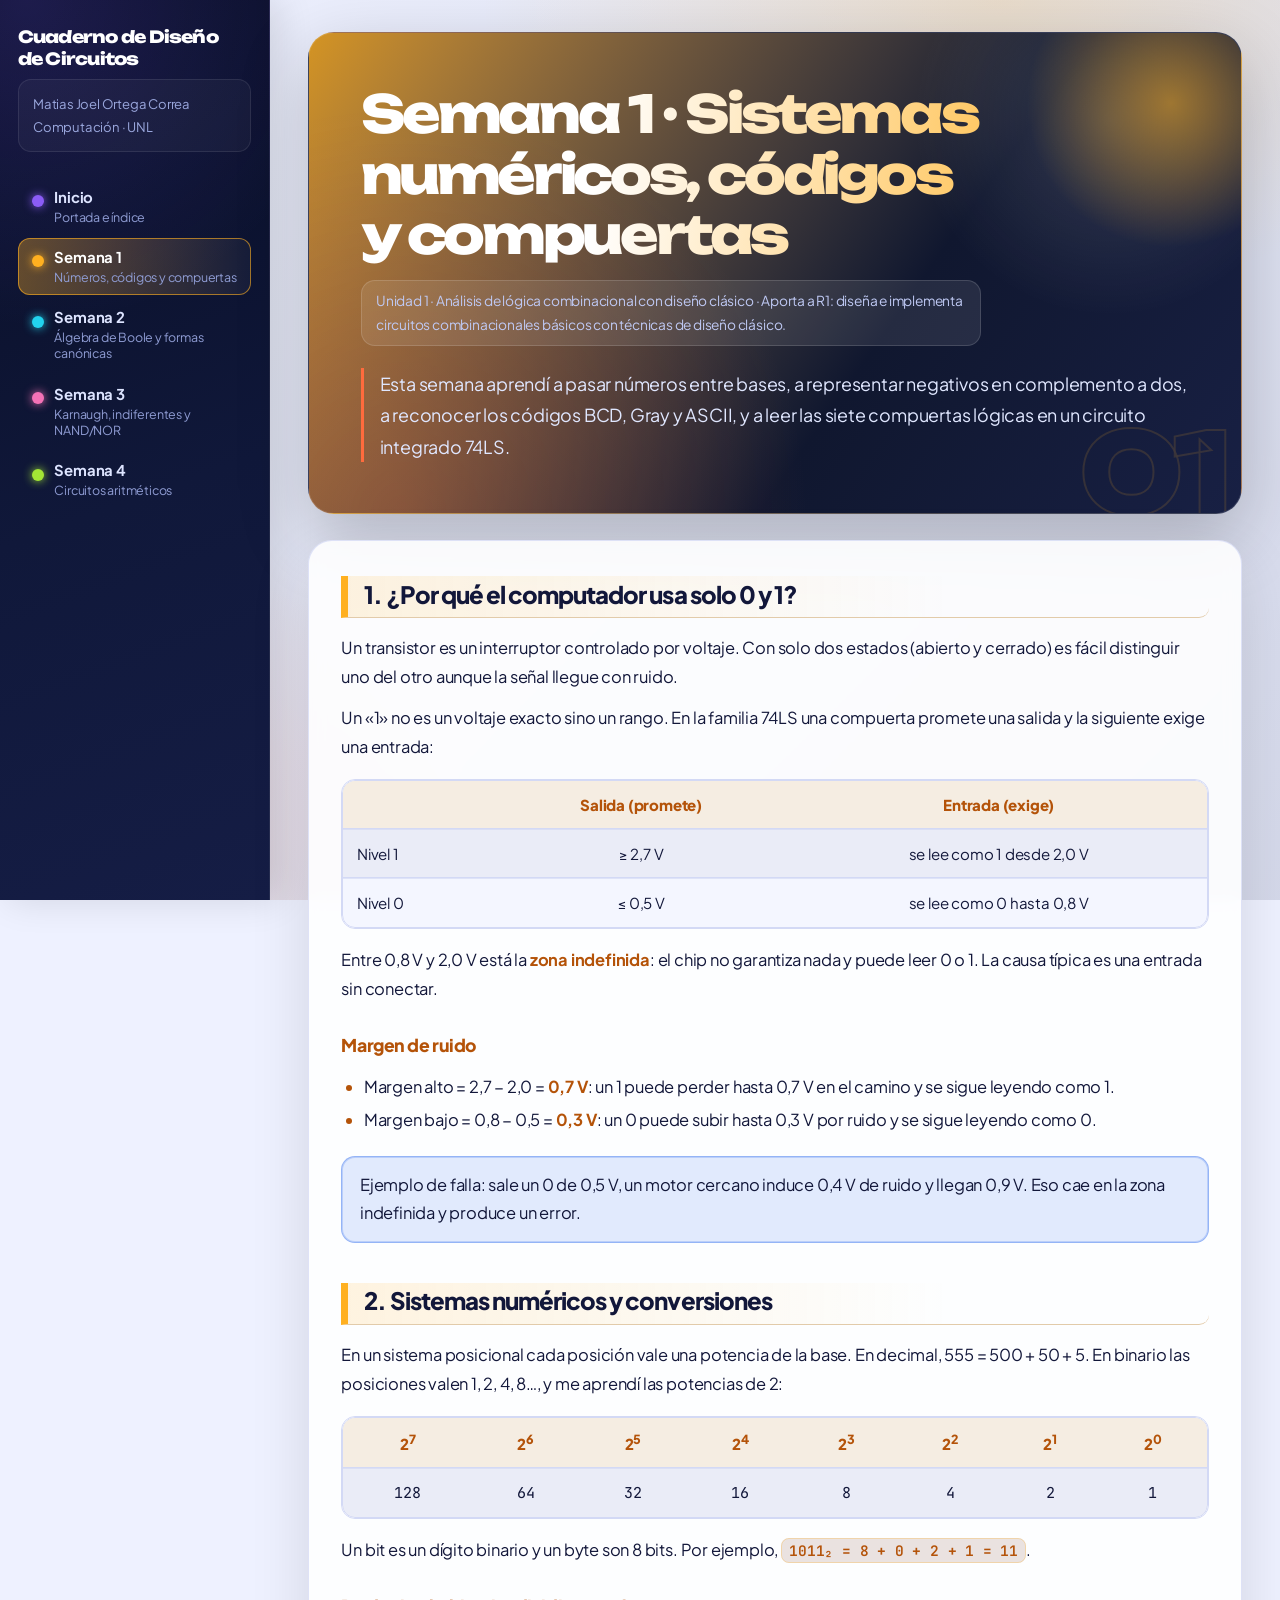
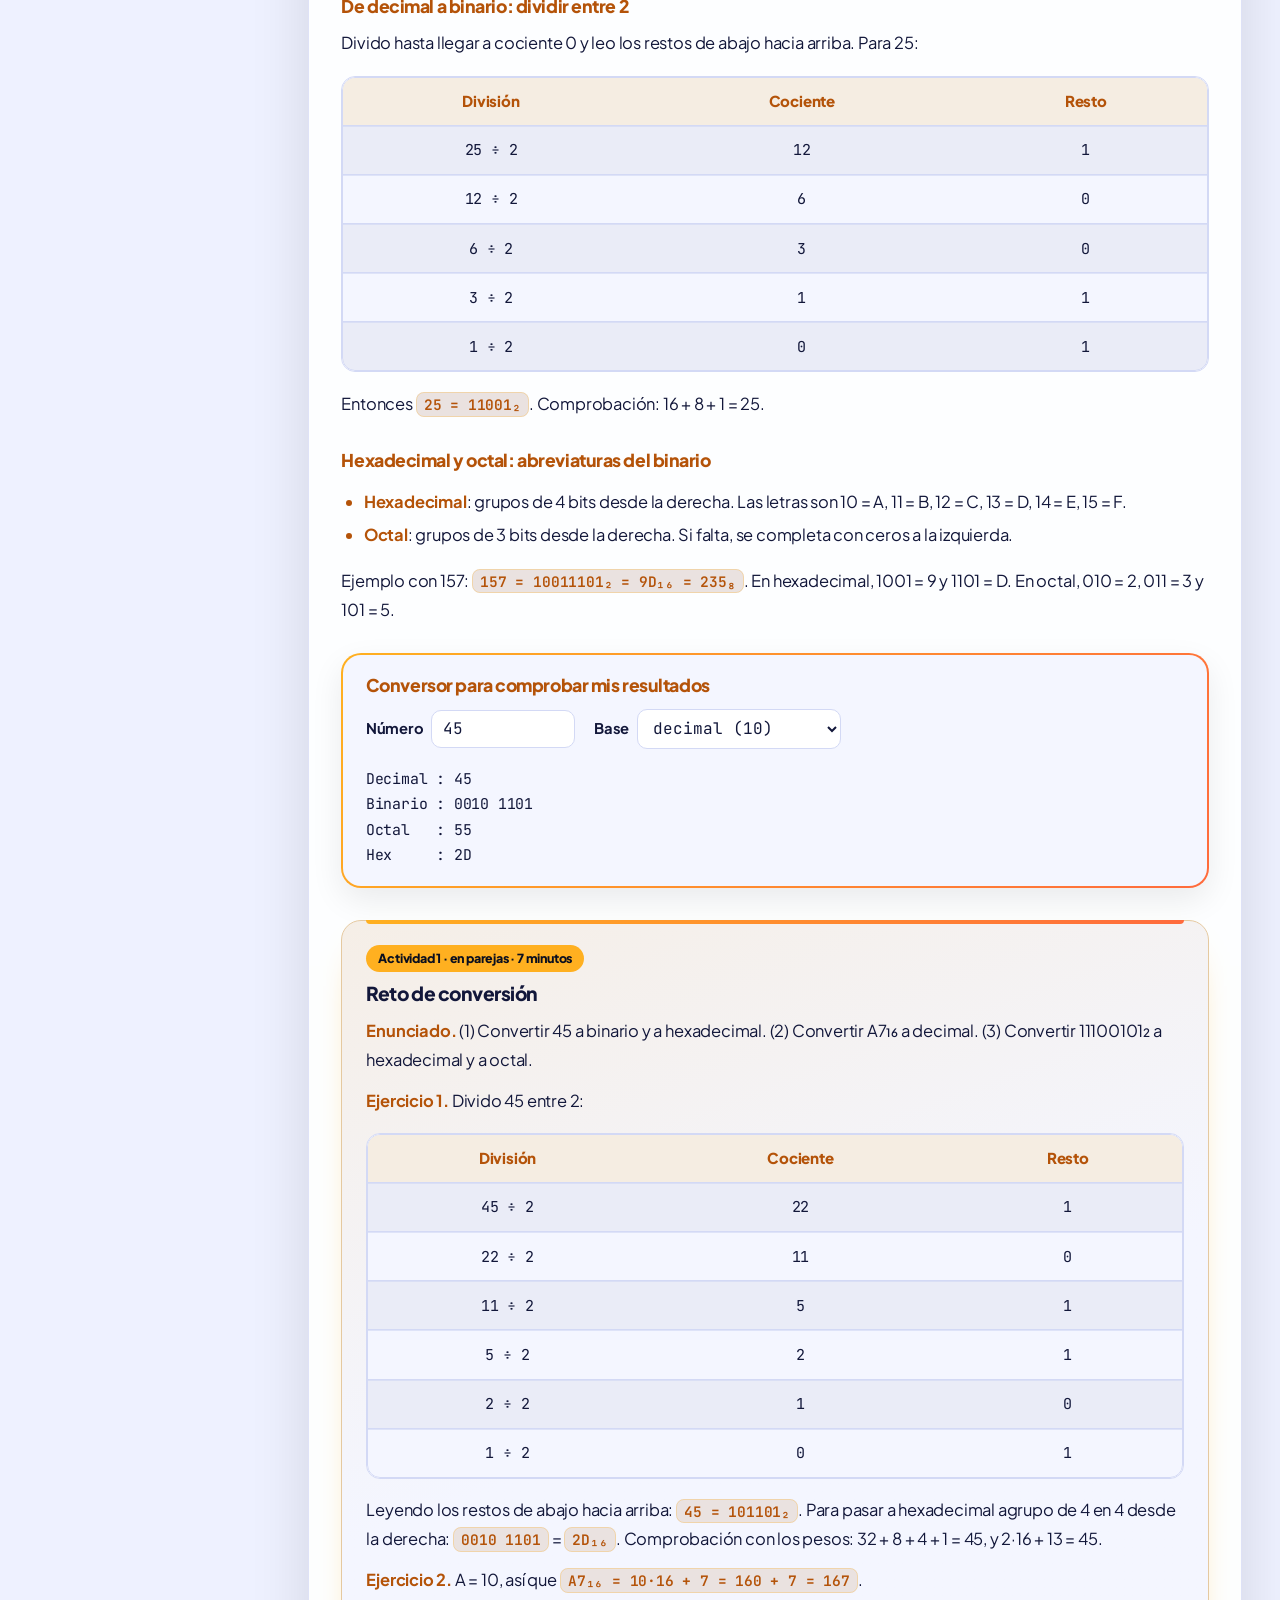
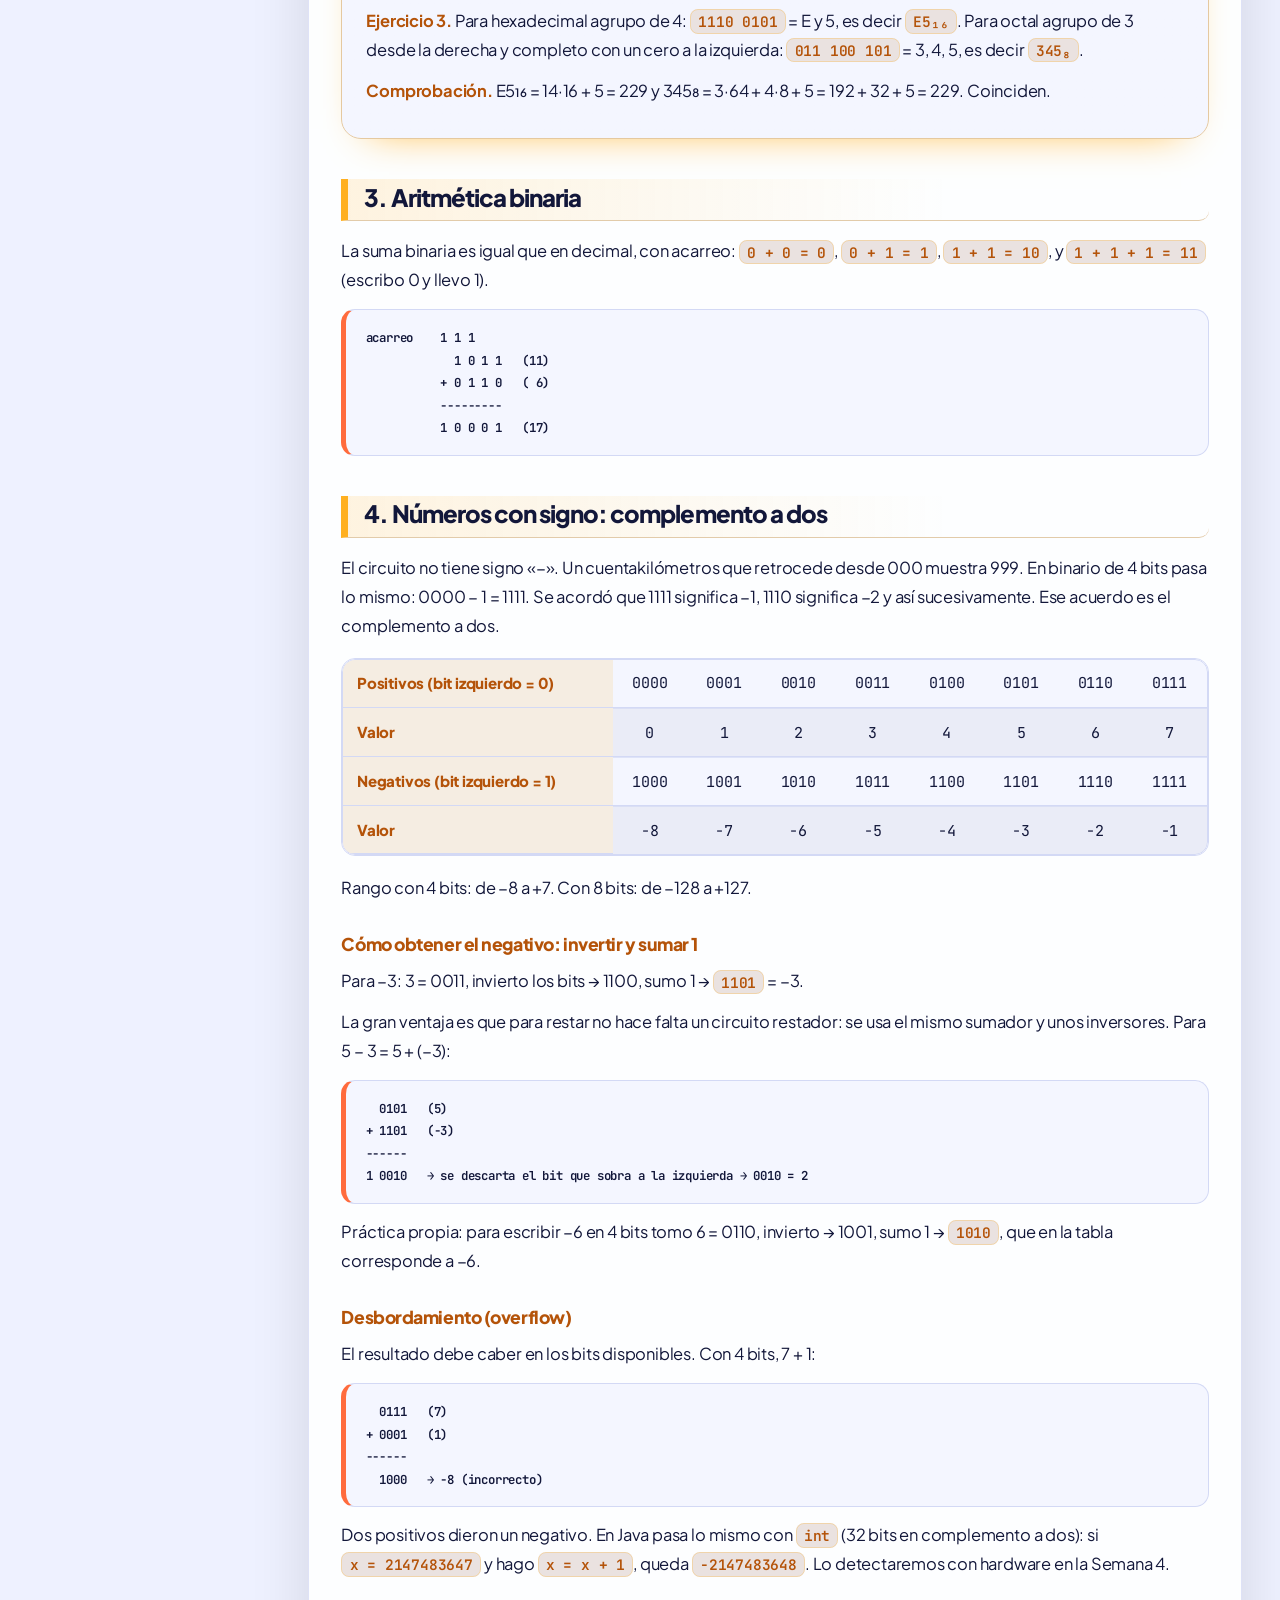
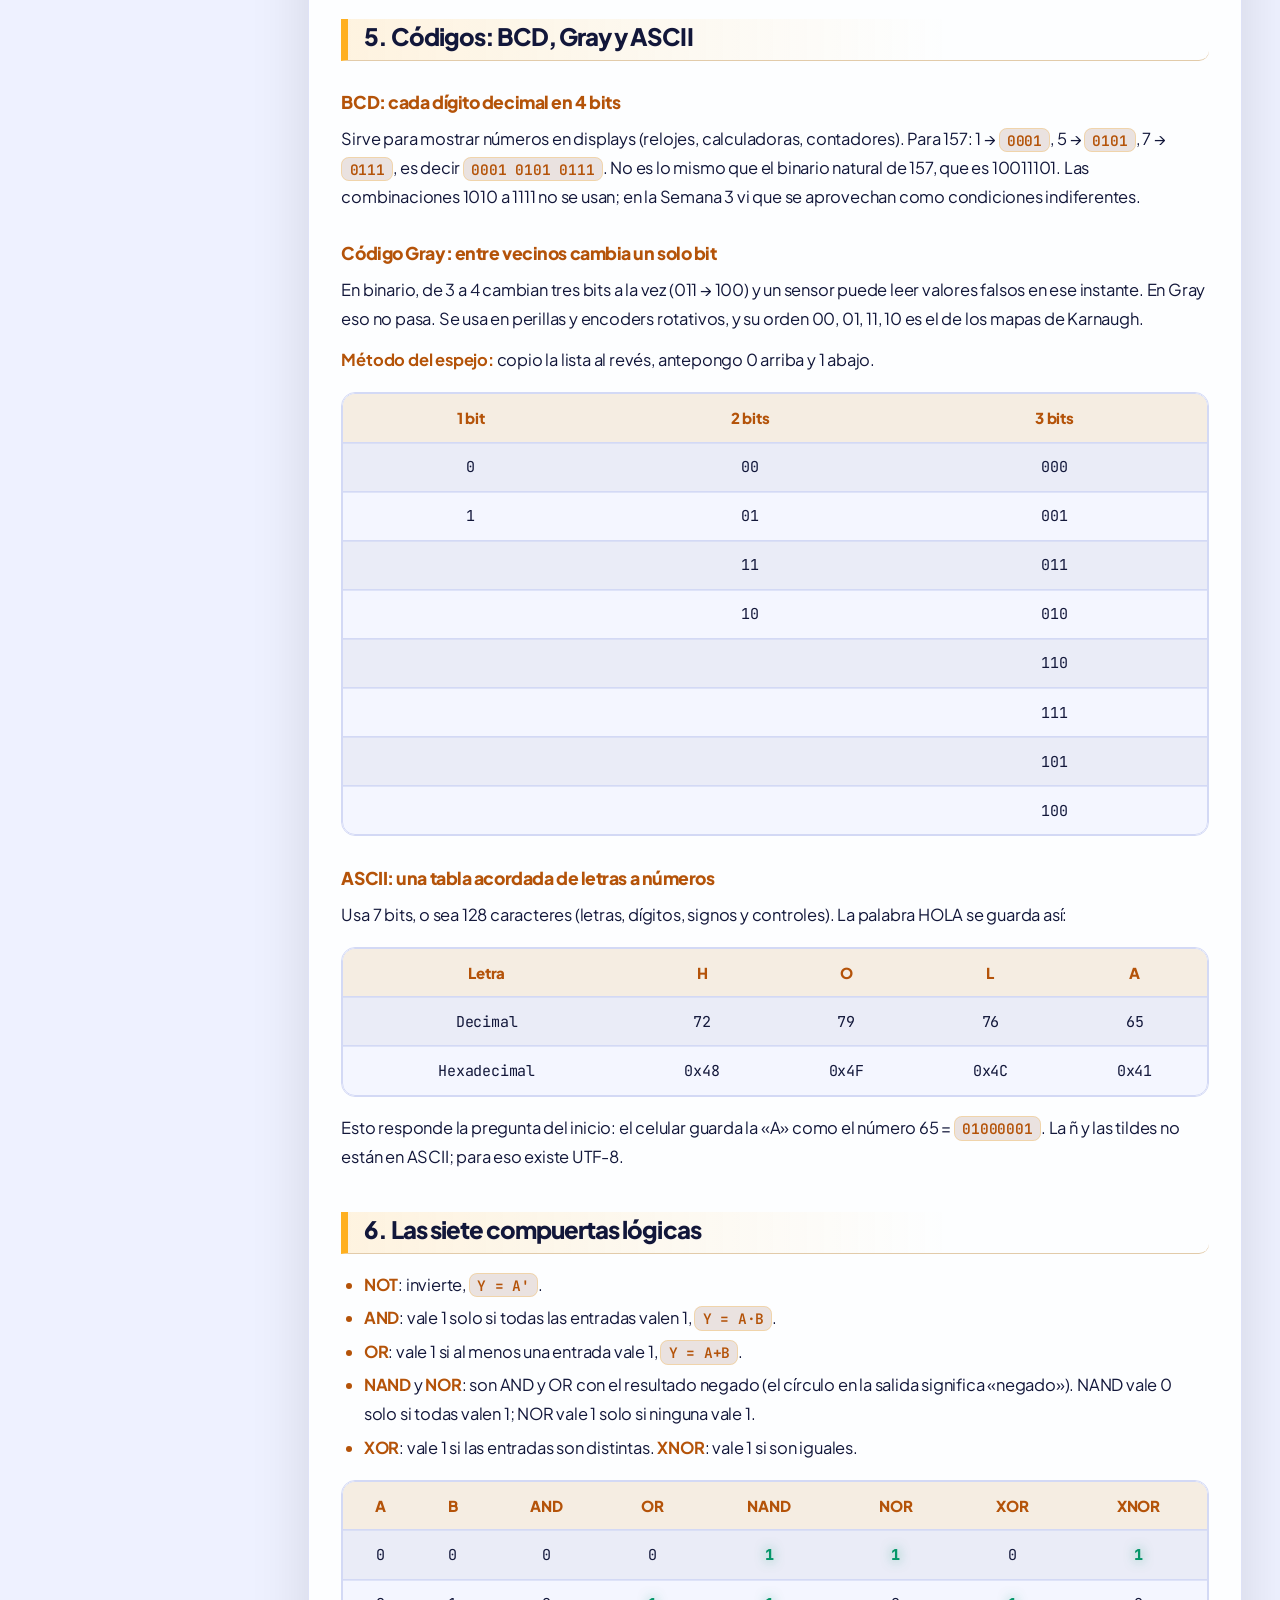
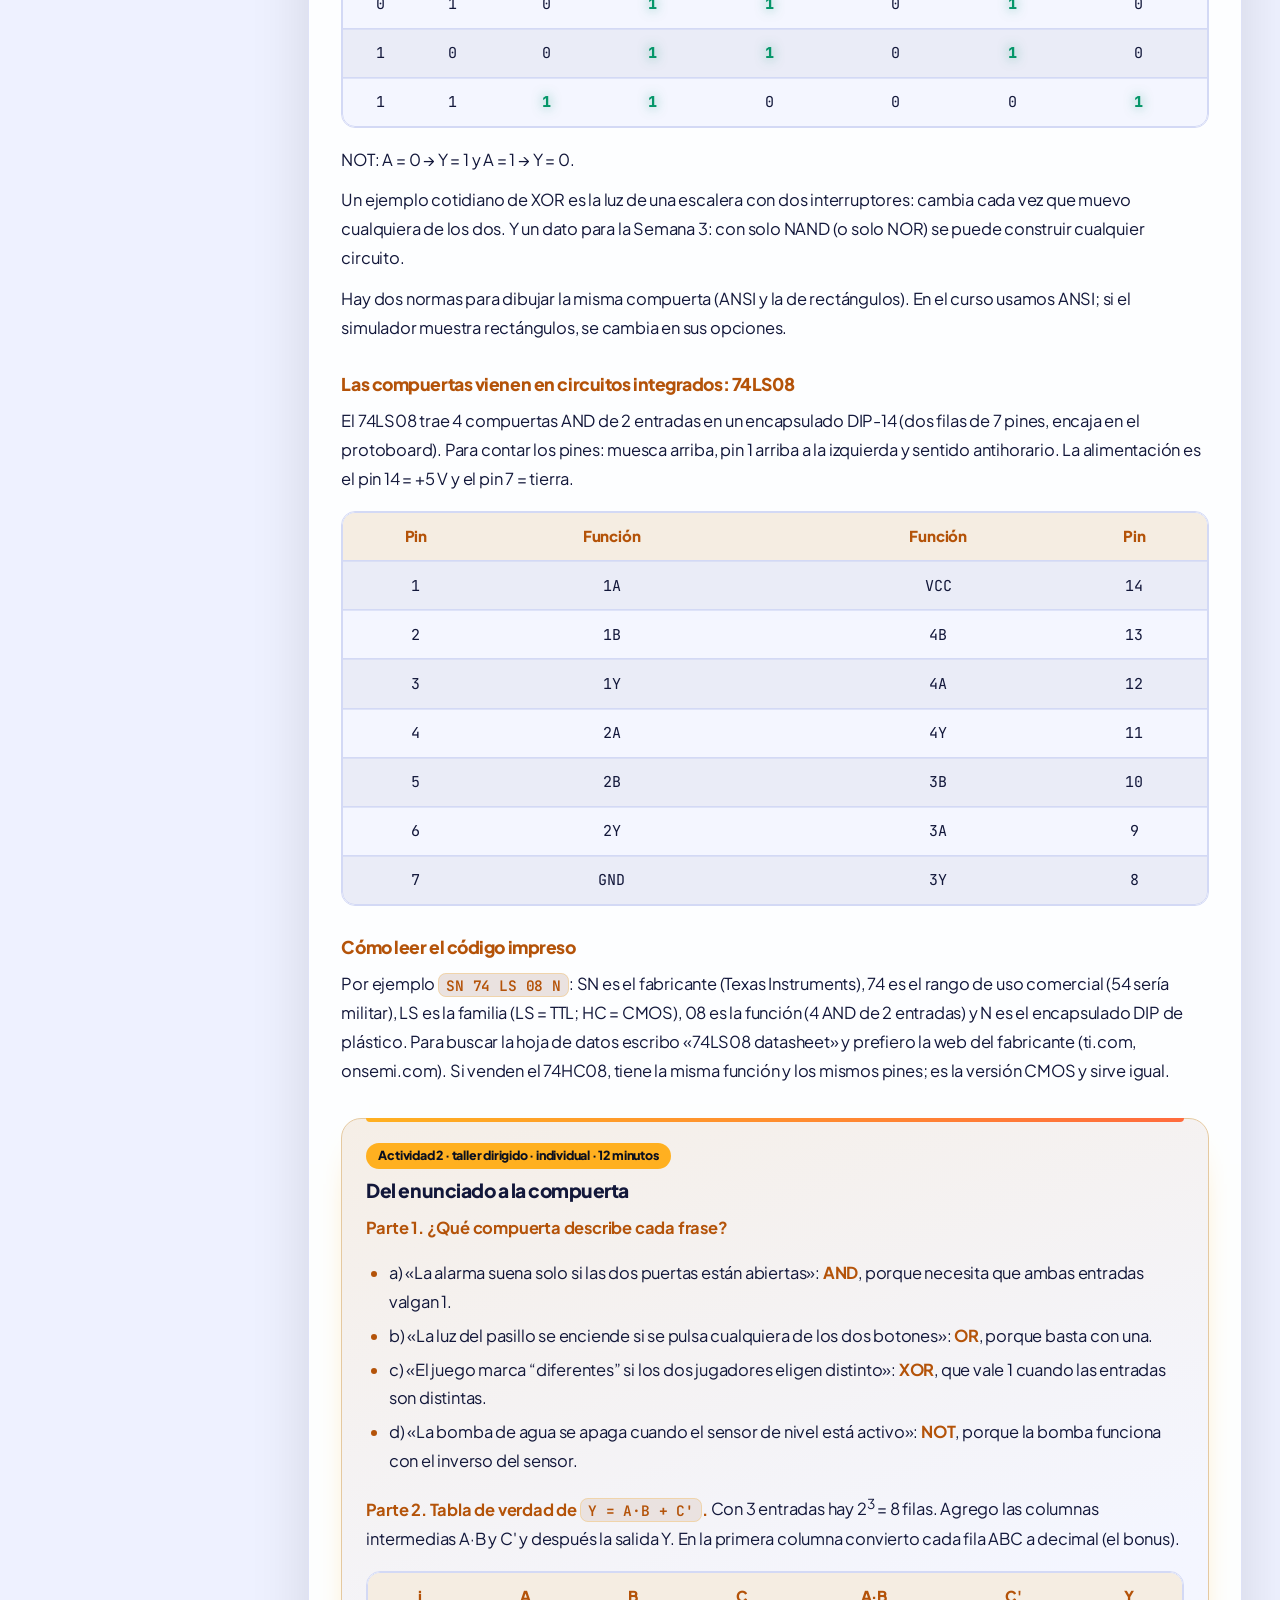
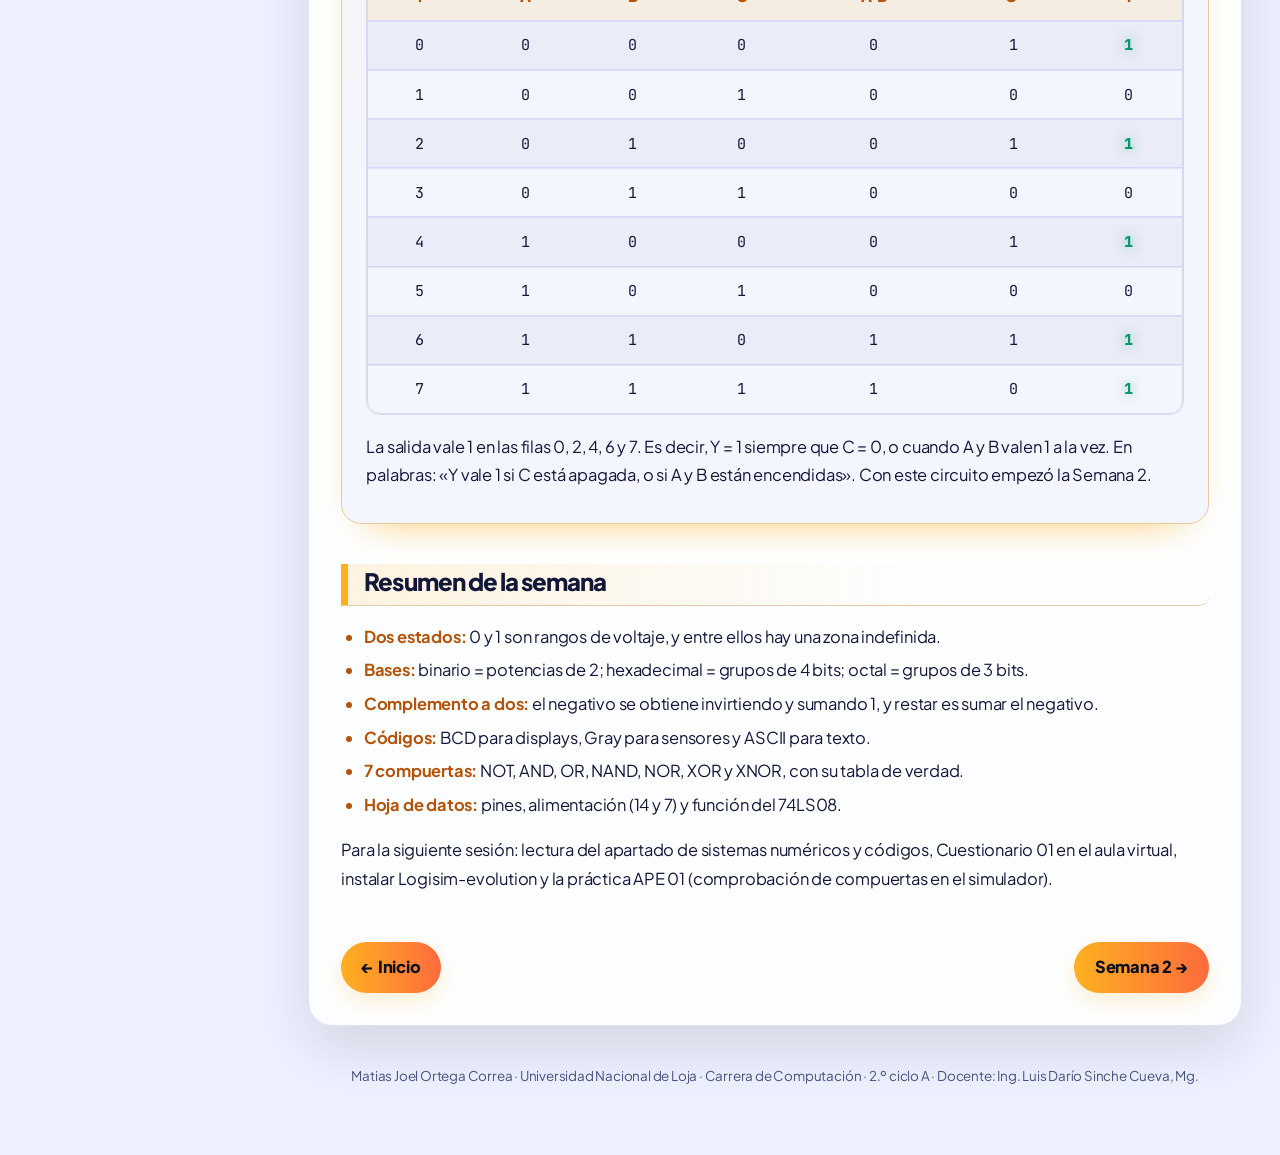
==== semana-1.html @ 9ac65015 "Add files via upload" ====
<!DOCTYPE html>
<html lang="es">
<head>
<meta charset="utf-8">
<meta name="viewport" content="width=device-width, initial-scale=1">
<title>Semana 1 · Cuaderno de Diseño de Circuitos</title>
<meta name="description" content="Cuaderno de resumen de Diseño de Circuitos (UNL, Computación): Unidad 1, semanas 1 a 4, con ejercicios resueltos.">
<link rel="preconnect" href="https://fonts.googleapis.com">
<link rel="preconnect" href="https://fonts.gstatic.com" crossorigin>
<link href="https://fonts.googleapis.com/css2?family=JetBrains+Mono:wght@400;600;800&family=Plus+Jakarta+Sans:wght@400;500;700;800&family=Unbounded:wght@600;800&display=swap" rel="stylesheet">
<link rel="stylesheet" href="assets/style.css">
</head>
<body class="w1">
<div class="layout">
<aside class="side">
<a class="brand" href="index.html">Cuaderno de Diseño de Circuitos</a>
<p class="who">Matias Joel Ortega Correa<br>Computación · UNL</p>
<nav aria-label="Semanas"><a href="index.html">Inicio<small>Portada e índice</small></a><a href="semana-1.html" aria-current="page">Semana 1<small>Números, códigos y compuertas</small></a><a href="semana-2.html">Semana 2<small>Álgebra de Boole y formas canónicas</small></a><a href="semana-3.html">Semana 3<small>Karnaugh, indiferentes y NAND/NOR</small></a><a href="semana-4.html">Semana 4<small>Circuitos aritméticos</small></a></nav>
</aside>
<div class="main">
<main class="sheet">
<header class="banner"><span class="num" aria-hidden="true">01</span><h1>Semana 1 · Sistemas numéricos, códigos y compuertas</h1>
<p class="meta">Unidad 1 · Análisis de lógica combinacional con diseño clásico · Aporta a R1: diseña e implementa circuitos combinacionales básicos con técnicas de diseño clásico.</p>
<p class="lead">Esta semana aprendí a pasar números entre bases, a representar negativos en complemento a dos, a reconocer los códigos BCD, Gray y ASCII, y a leer las siete compuertas lógicas en un circuito integrado 74LS.</p></header><div class="content">

<h2>1. ¿Por qué el computador usa solo 0 y 1?</h2>
<p>Un transistor es un interruptor controlado por voltaje. Con solo dos estados (abierto y cerrado) es fácil distinguir uno del otro aunque la señal llegue con ruido.</p>
<p>Un «1» no es un voltaje exacto sino un rango. En la familia 74LS una compuerta promete una salida y la siguiente exige una entrada:</p>
<div class="wide"><table>
<tr><th class="l"></th><th>Salida (promete)</th><th>Entrada (exige)</th></tr>
<tr><td class="l">Nivel 1</td><td>≥ 2,7 V</td><td>se lee como 1 desde 2,0 V</td></tr>
<tr><td class="l">Nivel 0</td><td>≤ 0,5 V</td><td>se lee como 0 hasta 0,8 V</td></tr>
</table></div>
<p>Entre 0,8 V y 2,0 V está la <strong>zona indefinida</strong>: el chip no garantiza nada y puede leer 0 o 1. La causa típica es una entrada sin conectar.</p>
<h3>Margen de ruido</h3>
<ul>
<li>Margen alto = 2,7 − 2,0 = <strong>0,7 V</strong>: un 1 puede perder hasta 0,7 V en el camino y se sigue leyendo como 1.</li>
<li>Margen bajo = 0,8 − 0,5 = <strong>0,3 V</strong>: un 0 puede subir hasta 0,3 V por ruido y se sigue leyendo como 0.</li>
</ul>
<div class="nota">Ejemplo de falla: sale un 0 de 0,5 V, un motor cercano induce 0,4 V de ruido y llegan 0,9 V. Eso cae en la zona indefinida y produce un error.</div>
<h2>2. Sistemas numéricos y conversiones</h2>
<p>En un sistema posicional cada posición vale una potencia de la base. En decimal, 555 = 500 + 50 + 5. En binario las posiciones valen 1, 2, 4, 8…, y me aprendí las potencias de 2:</p>
<div class="wide"><table class="tt"><tr><th>2<sup>7</sup></th><th>2<sup>6</sup></th><th>2<sup>5</sup></th><th>2<sup>4</sup></th><th>2<sup>3</sup></th><th>2<sup>2</sup></th><th>2<sup>1</sup></th><th>2<sup>0</sup></th></tr>
<tr><td>128</td><td>64</td><td>32</td><td>16</td><td>8</td><td>4</td><td>2</td><td>1</td></tr></table></div>
<p>Un bit es un dígito binario y un byte son 8 bits. Por ejemplo, <code class="e">1011₂ = 8 + 0 + 2 + 1 = 11</code>.</p>
<h3>De decimal a binario: dividir entre 2</h3>
<p>Divido hasta llegar a cociente 0 y leo los restos de abajo hacia arriba. Para 25:</p>
<div class="wide"><table class="tt"><tr><th>División</th><th>Cociente</th><th>Resto</th></tr>
<tr><td>25 ÷ 2</td><td>12</td><td>1</td></tr><tr><td>12 ÷ 2</td><td>6</td><td>0</td></tr>
<tr><td>6 ÷ 2</td><td>3</td><td>0</td></tr><tr><td>3 ÷ 2</td><td>1</td><td>1</td></tr>
<tr><td>1 ÷ 2</td><td>0</td><td>1</td></tr></table></div>
<p>Entonces <code class="e">25 = 11001₂</code>. Comprobación: 16 + 8 + 1 = 25.</p>
<h3>Hexadecimal y octal: abreviaturas del binario</h3>
<ul>
<li><strong>Hexadecimal</strong>: grupos de 4 bits desde la derecha. Las letras son 10 = A, 11 = B, 12 = C, 13 = D, 14 = E, 15 = F.</li>
<li><strong>Octal</strong>: grupos de 3 bits desde la derecha. Si falta, se completa con ceros a la izquierda.</li>
</ul>
<p>Ejemplo con 157: <code class="e">157 = 10011101₂ = 9D₁₆ = 235₈</code>. En hexadecimal, 1001 = 9 y 1101 = D. En octal, 010 = 2, 011 = 3 y 101 = 5.</p>

<div class="tool" id="conv">
<h3>Conversor para comprobar mis resultados</h3>
<label>Número <input type="text" id="conv-in" value="45" autocomplete="off" spellcheck="false"></label>
<label>Base <select id="conv-base"><option value="10">decimal (10)</option><option value="2">binario (2)</option><option value="8">octal (8)</option><option value="16">hexadecimal (16)</option></select></label>
<output class="out" id="conv-out" style="white-space:pre" aria-live="polite"></output>
</div><div class="ej"><p class="src">Actividad 1 · en parejas · 7 minutos</p><h3>Reto de conversión</h3>
<p><strong>Enunciado.</strong> (1) Convertir 45 a binario y a hexadecimal. (2) Convertir A7₁₆ a decimal. (3) Convertir 11100101₂ a hexadecimal y a octal.</p>
<p><strong>Ejercicio 1.</strong> Divido 45 entre 2:</p>
<div class="wide"><table class="tt"><tr><th>División</th><th>Cociente</th><th>Resto</th></tr>
<tr><td>45 ÷ 2</td><td>22</td><td>1</td></tr><tr><td>22 ÷ 2</td><td>11</td><td>0</td></tr>
<tr><td>11 ÷ 2</td><td>5</td><td>1</td></tr><tr><td>5 ÷ 2</td><td>2</td><td>1</td></tr>
<tr><td>2 ÷ 2</td><td>1</td><td>0</td></tr><tr><td>1 ÷ 2</td><td>0</td><td>1</td></tr></table></div>
<p>Leyendo los restos de abajo hacia arriba: <code>45 = 101101₂</code>. Para pasar a hexadecimal agrupo de 4 en 4 desde la derecha: <code>0010 1101</code> = <code>2D₁₆</code>. Comprobación con los pesos: 32 + 8 + 4 + 1 = 45, y 2·16 + 13 = 45.</p>
<p><strong>Ejercicio 2.</strong> A = 10, así que <code>A7₁₆ = 10·16 + 7 = 160 + 7 = 167</code>.</p>
<p><strong>Ejercicio 3.</strong> Para hexadecimal agrupo de 4: <code>1110 0101</code> = E y 5, es decir <code>E5₁₆</code>. Para octal agrupo de 3 desde la derecha y completo con un cero a la izquierda: <code>011 100 101</code> = 3, 4, 5, es decir <code>345₈</code>.</p>
<p><strong>Comprobación.</strong> E5₁₆ = 14·16 + 5 = 229 y 345₈ = 3·64 + 4·8 + 5 = 192 + 32 + 5 = 229. Coinciden.</p></div>
<h2>3. Aritmética binaria</h2>
<p>La suma binaria es igual que en decimal, con acarreo: <code class="e">0 + 0 = 0</code>, <code class="e">0 + 1 = 1</code>, <code class="e">1 + 1 = 10</code>, y <code class="e">1 + 1 + 1 = 11</code> (escribo 0 y llevo 1).</p>
<pre><code>acarreo    1 1 1
             1 0 1 1   (11)
           + 0 1 1 0   ( 6)
           ---------
           1 0 0 0 1   (17)</code></pre>

<h2>4. Números con signo: complemento a dos</h2>
<p>El circuito no tiene signo «−». Un cuentakilómetros que retrocede desde 000 muestra 999. En binario de 4 bits pasa lo mismo: 0000 − 1 = 1111. Se acordó que 1111 significa −1, 1110 significa −2 y así sucesivamente. Ese acuerdo es el complemento a dos.</p>
<div class="wide"><table class="tt"><tr><th class="l">Positivos (bit izquierdo = 0)</th><td>0000</td><td>0001</td><td>0010</td><td>0011</td><td>0100</td><td>0101</td><td>0110</td><td>0111</td></tr>
<tr><th class="l">Valor</th><td>0</td><td>1</td><td>2</td><td>3</td><td>4</td><td>5</td><td>6</td><td>7</td></tr>
<tr><th class="l">Negativos (bit izquierdo = 1)</th><td>1000</td><td>1001</td><td>1010</td><td>1011</td><td>1100</td><td>1101</td><td>1110</td><td>1111</td></tr>
<tr><th class="l">Valor</th><td>−8</td><td>−7</td><td>−6</td><td>−5</td><td>−4</td><td>−3</td><td>−2</td><td>−1</td></tr></table></div>
<p>Rango con 4 bits: de −8 a +7. Con 8 bits: de −128 a +127.</p>
<h3>Cómo obtener el negativo: invertir y sumar 1</h3>
<p>Para −3: 3 = 0011, invierto los bits → 1100, sumo 1 → <code>1101</code> = −3.</p>
<p>La gran ventaja es que para restar no hace falta un circuito restador: se usa el mismo sumador y unos inversores. Para 5 − 3 = 5 + (−3):</p>
<pre><code>  0101   (5)
+ 1101   (−3)
------
1 0010   → se descarta el bit que sobra a la izquierda → 0010 = 2</code></pre>
<p>Práctica propia: para escribir −6 en 4 bits tomo 6 = 0110, invierto → 1001, sumo 1 → <code>1010</code>, que en la tabla corresponde a −6.</p>
<h3>Desbordamiento (overflow)</h3>
<p>El resultado debe caber en los bits disponibles. Con 4 bits, 7 + 1:</p>
<pre><code>  0111   (7)
+ 0001   (1)
------
  1000   → −8 (incorrecto)</code></pre>
<p>Dos positivos dieron un negativo. En Java pasa lo mismo con <code>int</code> (32 bits en complemento a dos): si <code>x = 2147483647</code> y hago <code>x = x + 1</code>, queda <code>-2147483648</code>. Lo detectaremos con hardware en la Semana 4.</p>

<h2>5. Códigos: BCD, Gray y ASCII</h2>
<h3>BCD: cada dígito decimal en 4 bits</h3>
<p>Sirve para mostrar números en displays (relojes, calculadoras, contadores). Para 157: 1 → <code>0001</code>, 5 → <code>0101</code>, 7 → <code>0111</code>, es decir <code>0001 0101 0111</code>. No es lo mismo que el binario natural de 157, que es 10011101. Las combinaciones 1010 a 1111 no se usan; en la Semana 3 vi que se aprovechan como condiciones indiferentes.</p>
<h3>Código Gray: entre vecinos cambia un solo bit</h3>
<p>En binario, de 3 a 4 cambian tres bits a la vez (011 → 100) y un sensor puede leer valores falsos en ese instante. En Gray eso no pasa. Se usa en perillas y encoders rotativos, y su orden 00, 01, 11, 10 es el de los mapas de Karnaugh.</p>
<p><strong>Método del espejo:</strong> copio la lista al revés, antepongo 0 arriba y 1 abajo.</p>
<div class="wide"><table class="tt"><tr><th>1 bit</th><th>2 bits</th><th>3 bits</th></tr>
<tr><td>0</td><td>00</td><td>000</td></tr><tr><td>1</td><td>01</td><td>001</td></tr>
<tr><td></td><td>11</td><td>011</td></tr><tr><td></td><td>10</td><td>010</td></tr>
<tr><td></td><td></td><td>110</td></tr><tr><td></td><td></td><td>111</td></tr>
<tr><td></td><td></td><td>101</td></tr><tr><td></td><td></td><td>100</td></tr></table></div>
<h3>ASCII: una tabla acordada de letras a números</h3>
<p>Usa 7 bits, o sea 128 caracteres (letras, dígitos, signos y controles). La palabra HOLA se guarda así:</p>
<div class="wide"><table class="tt"><tr><th>Letra</th><th>H</th><th>O</th><th>L</th><th>A</th></tr>
<tr><td>Decimal</td><td>72</td><td>79</td><td>76</td><td>65</td></tr><tr><td>Hexadecimal</td><td>0x48</td><td>0x4F</td><td>0x4C</td><td>0x41</td></tr></table></div>
<p>Esto responde la pregunta del inicio: el celular guarda la «A» como el número 65 = <code>01000001</code>. La ñ y las tildes no están en ASCII; para eso existe UTF-8.</p>

<h2>6. Las siete compuertas lógicas</h2>
<ul>
<li><strong>NOT</strong>: invierte, <code class="e">Y = A'</code>.</li>
<li><strong>AND</strong>: vale 1 solo si todas las entradas valen 1, <code class="e">Y = A·B</code>.</li>
<li><strong>OR</strong>: vale 1 si al menos una entrada vale 1, <code class="e">Y = A+B</code>.</li>
<li><strong>NAND</strong> y <strong>NOR</strong>: son AND y OR con el resultado negado (el círculo en la salida significa «negado»). NAND vale 0 solo si todas valen 1; NOR vale 1 solo si ninguna vale 1.</li>
<li><strong>XOR</strong>: vale 1 si las entradas son distintas. <strong>XNOR</strong>: vale 1 si son iguales.</li>
</ul>
<div class="wide"><table class="tt"><tr><th>A</th><th>B</th><th>AND</th><th>OR</th><th>NAND</th><th>NOR</th><th>XOR</th><th>XNOR</th></tr><tr><td>0</td><td>0</td><td>0</td><td>0</td><td class="one">1</td><td class="one">1</td><td>0</td><td class="one">1</td></tr><tr><td>0</td><td>1</td><td>0</td><td class="one">1</td><td class="one">1</td><td>0</td><td class="one">1</td><td>0</td></tr><tr><td>1</td><td>0</td><td>0</td><td class="one">1</td><td class="one">1</td><td>0</td><td class="one">1</td><td>0</td></tr><tr><td>1</td><td>1</td><td class="one">1</td><td class="one">1</td><td>0</td><td>0</td><td>0</td><td class="one">1</td></tr></table></div>
<p>NOT: A = 0 → Y = 1 y A = 1 → Y = 0.</p>
<p>Un ejemplo cotidiano de XOR es la luz de una escalera con dos interruptores: cambia cada vez que muevo cualquiera de los dos. Y un dato para la Semana 3: con solo NAND (o solo NOR) se puede construir cualquier circuito.</p>
<p>Hay dos normas para dibujar la misma compuerta (ANSI y la de rectángulos). En el curso usamos ANSI; si el simulador muestra rectángulos, se cambia en sus opciones.</p>
<h3>Las compuertas vienen en circuitos integrados: 74LS08</h3>
<p>El 74LS08 trae 4 compuertas AND de 2 entradas en un encapsulado DIP-14 (dos filas de 7 pines, encaja en el protoboard). Para contar los pines: muesca arriba, pin 1 arriba a la izquierda y sentido antihorario. La alimentación es el pin 14 = +5 V y el pin 7 = tierra.</p>
<div class="wide"><table class="tt">
<tr><th>Pin</th><th>Función</th><th></th><th>Función</th><th>Pin</th></tr>
<tr><td>1</td><td>1A</td><td></td><td>VCC</td><td>14</td></tr>
<tr><td>2</td><td>1B</td><td></td><td>4B</td><td>13</td></tr>
<tr><td>3</td><td>1Y</td><td></td><td>4A</td><td>12</td></tr>
<tr><td>4</td><td>2A</td><td></td><td>4Y</td><td>11</td></tr>
<tr><td>5</td><td>2B</td><td></td><td>3B</td><td>10</td></tr>
<tr><td>6</td><td>2Y</td><td></td><td>3A</td><td>9</td></tr>
<tr><td>7</td><td>GND</td><td></td><td>3Y</td><td>8</td></tr></table></div>
<h3>Cómo leer el código impreso</h3>
<p>Por ejemplo <code>SN 74 LS 08 N</code>: SN es el fabricante (Texas Instruments), 74 es el rango de uso comercial (54 sería militar), LS es la familia (LS = TTL; HC = CMOS), 08 es la función (4 AND de 2 entradas) y N es el encapsulado DIP de plástico. Para buscar la hoja de datos escribo «74LS08 datasheet» y prefiero la web del fabricante (ti.com, onsemi.com). Si venden el 74HC08, tiene la misma función y los mismos pines; es la versión CMOS y sirve igual.</p>
<div class="ej"><p class="src">Actividad 2 · taller dirigido · individual · 12 minutos</p><h3>Del enunciado a la compuerta</h3>
<p><strong>Parte 1. ¿Qué compuerta describe cada frase?</strong></p>
<ul>
<li>a) «La alarma suena solo si las dos puertas están abiertas»: <strong>AND</strong>, porque necesita que ambas entradas valgan 1.</li>
<li>b) «La luz del pasillo se enciende si se pulsa cualquiera de los dos botones»: <strong>OR</strong>, porque basta con una.</li>
<li>c) «El juego marca “diferentes” si los dos jugadores eligen distinto»: <strong>XOR</strong>, que vale 1 cuando las entradas son distintas.</li>
<li>d) «La bomba de agua se apaga cuando el sensor de nivel está activo»: <strong>NOT</strong>, porque la bomba funciona con el inverso del sensor.</li>
</ul>
<p><strong>Parte 2. Tabla de verdad de <code class="e">Y = A·B + C'</code>.</strong> Con 3 entradas hay 2<sup>3</sup> = 8 filas. Agrego las columnas intermedias A·B y C' y después la salida Y. En la primera columna convierto cada fila ABC a decimal (el bonus).</p>
<div class="wide"><table class="tt"><tr><th>i</th><th>A</th><th>B</th><th>C</th><th>A·B</th><th>C'</th><th>Y</th></tr><tr><td>0</td><td>0</td><td>0</td><td>0</td><td>0</td><td>1</td><td class="one">1</td></tr><tr><td>1</td><td>0</td><td>0</td><td>1</td><td>0</td><td>0</td><td>0</td></tr><tr><td>2</td><td>0</td><td>1</td><td>0</td><td>0</td><td>1</td><td class="one">1</td></tr><tr><td>3</td><td>0</td><td>1</td><td>1</td><td>0</td><td>0</td><td>0</td></tr><tr><td>4</td><td>1</td><td>0</td><td>0</td><td>0</td><td>1</td><td class="one">1</td></tr><tr><td>5</td><td>1</td><td>0</td><td>1</td><td>0</td><td>0</td><td>0</td></tr><tr><td>6</td><td>1</td><td>1</td><td>0</td><td>1</td><td>1</td><td class="one">1</td></tr><tr><td>7</td><td>1</td><td>1</td><td>1</td><td>1</td><td>0</td><td class="one">1</td></tr></table></div>
<p>La salida vale 1 en las filas 0, 2, 4, 6 y 7. Es decir, Y = 1 siempre que C = 0, o cuando A y B valen 1 a la vez. En palabras: «Y vale 1 si C está apagada, o si A y B están encendidas». Con este circuito empezó la Semana 2.</p></div>
<h2>Resumen de la semana</h2>
<ul>
<li><strong>Dos estados:</strong> 0 y 1 son rangos de voltaje, y entre ellos hay una zona indefinida.</li>
<li><strong>Bases:</strong> binario = potencias de 2; hexadecimal = grupos de 4 bits; octal = grupos de 3 bits.</li>
<li><strong>Complemento a dos:</strong> el negativo se obtiene invirtiendo y sumando 1, y restar es sumar el negativo.</li>
<li><strong>Códigos:</strong> BCD para displays, Gray para sensores y ASCII para texto.</li>
<li><strong>7 compuertas:</strong> NOT, AND, OR, NAND, NOR, XOR y XNOR, con su tabla de verdad.</li>
<li><strong>Hoja de datos:</strong> pines, alimentación (14 y 7) y función del 74LS08.</li>
</ul>
<p>Para la siguiente sesión: lectura del apartado de sistemas numéricos y códigos, Cuestionario 01 en el aula virtual, instalar Logisim-evolution y la práctica APE 01 (comprobación de compuertas en el simulador).</p>
<div class="pager"><a href="index.html">← Inicio</a><a href="semana-2.html">Semana 2 →</a></div></div>
</main>
<footer class="pie">Matias Joel Ortega Correa · Universidad Nacional de Loja · Carrera de Computación · 2.º ciclo A · Docente: Ing. Luis Darío Sinche Cueva, Mg.</footer>
</div>
</div>
<script src="assets/app.js"></script>
</body>
</html>
---- assets/style.css ----
:root{
  --bg:#080C1C; --panel:#0F1530; --panel2:#161E42; --ink:#EAEEFF; --ink2:#A3AEDD; --rule:#27306A;
  --on:#34D399; --off:#4A5588; --warn:#FB7185; --sig:#7DB4FF; --code:#1B2552;
  --font-body:"Plus Jakarta Sans", system-ui, -apple-system, "Segoe UI", sans-serif;
  --font-display:"Unbounded", "Plus Jakarta Sans", system-ui, sans-serif;
  --font-mono:"JetBrains Mono", ui-monospace, Consolas, "Courier New", monospace;
}
@media (prefers-color-scheme: light){
  :root{
    --bg:#EEF1FF; --panel:#FFFFFF; --panel2:#F4F6FF; --ink:#12173A; --ink2:#4A5483; --rule:#D3D9F5;
    --on:#059669; --off:#A9B2D6; --warn:#E11D48; --sig:#2563EB; --code:#E6EAFF;
  }
}
body{--acc:#8B5CF6; --acc2:#22D3EE; --acc-t:var(--acc)}
body.w1{--acc:#FFB020; --acc2:#FF6B3D}
body.w2{--acc:#22D3EE; --acc2:#6366F1}
body.w3{--acc:#F472B6; --acc2:#A855F7}
body.w4{--acc:#A3E635; --acc2:#22D3EE}
@media (prefers-color-scheme: light){
  body{--acc-t:#6D28D9}
  body.w1{--acc-t:#B45309} body.w2{--acc-t:#0E7490} body.w3{--acc-t:#BE185D} body.w4{--acc-t:#4D7C0F}
}
*{box-sizing:border-box}
html{scroll-padding-top:1rem; scroll-behavior:smooth}
body{
  margin:0; color:var(--ink); background:var(--bg);
  background-image:radial-gradient(900px 500px at 85% -5%, color-mix(in srgb,var(--acc) 16%,transparent), transparent 70%),
                   radial-gradient(700px 500px at 0% 100%, color-mix(in srgb,var(--acc2) 12%,transparent), transparent 70%);
  background-attachment:fixed;
  font-family:var(--font-body); font-size:1.03rem; line-height:1.75;
}
.layout{display:grid; grid-template-columns:270px minmax(0,1fr); min-height:100vh}
/* barra lateral */
.side{
  position:sticky; top:0; align-self:start; height:100vh; overflow:auto; padding:1.6rem 1.1rem;
  background:linear-gradient(180deg,#0A1030,#141C48); color:#DDE4FF; border-right:1px solid rgba(255,255,255,.08);
}
.side .brand{display:block; color:#fff; text-decoration:none; font-family:var(--font-display); font-weight:800; font-size:1rem; line-height:1.35}
.side .who{font-size:.82rem; color:#9AA7DD; margin:.5rem 0 1.6rem}
.side nav a{
  position:relative; display:block; padding:.6rem .8rem .6rem 2.3rem; margin:.25rem 0; border-radius:12px;
  color:#DDE4FF; text-decoration:none; font-weight:700; font-size:.93rem; line-height:1.3;
}
.side nav a small{display:block; font-weight:400; color:#8F9CD3; font-size:.78rem; margin-top:.1rem}
.side nav a::before{content:""; position:absolute; left:.9rem; top:1.05rem; width:.75rem; height:.75rem; border-radius:50%; background:var(--d,#8B5CF6); box-shadow:0 0 10px var(--d,#8B5CF6)}
.side nav a:nth-child(1){--d:#8B5CF6} .side nav a:nth-child(2){--d:#FFB020} .side nav a:nth-child(3){--d:#22D3EE}
.side nav a:nth-child(4){--d:#F472B6} .side nav a:nth-child(5){--d:#A3E635}
.side nav a:hover{background:rgba(255,255,255,.07)}
.side nav a[aria-current="page"]{background:linear-gradient(90deg,color-mix(in srgb,var(--d) 35%,transparent),rgba(255,255,255,.04)); color:#fff; box-shadow:inset 0 0 0 1px color-mix(in srgb,var(--d) 60%,transparent)}
a:focus-visible,.sw:focus-visible,button:focus-visible,input:focus-visible,select:focus-visible{outline:3px solid var(--acc); outline-offset:3px}
.main{padding:1.6rem clamp(.8rem,3vw,2.4rem) 3rem; min-width:0}
.sheet{max-width:940px; margin:0 auto}
/* banner */
.banner{
  position:relative; overflow:hidden; border-radius:26px; padding:clamp(1.6rem,5vw,3.2rem); margin-bottom:1.6rem; color:#fff;
  background:
    url("data:image/svg+xml,%3Csvg xmlns='http://www.w3.org/2000/svg' width='260' height='260' viewBox='0 0 260 260' fill='none' stroke='white' stroke-opacity='.10' stroke-width='2'%3E%3Cpath d='M0 40h70l20 20h60M0 120h40l30 30h90l20-20h40M60 260v-60l20-20h80M200 0v50l20 20h40'/%3E%3Ccircle cx='70' cy='40' r='5'/%3E%3Ccircle cx='160' cy='60' r='5'/%3E%3Ccircle cx='160' cy='150' r='5'/%3E%3Ccircle cx='160' cy='180' r='5'/%3E%3C/svg%3E"),
    linear-gradient(125deg,#0B1236 0%,#1B1766 52%,color-mix(in srgb,var(--acc2) 70%,#1B1766) 130%);
  border:1px solid rgba(255,255,255,.14); box-shadow:0 20px 60px -20px color-mix(in srgb,var(--acc) 55%,transparent);
}
.banner::after{content:""; position:absolute; right:-80px; top:-80px; width:300px; height:300px; border-radius:50%; background:radial-gradient(circle,color-mix(in srgb,var(--acc) 55%,transparent),transparent 68%); pointer-events:none}
.banner .num{
  position:absolute; right:1.2rem; bottom:-.9rem; font-family:var(--font-display); font-weight:800; line-height:1;
  font-size:clamp(5rem,16vw,10rem); color:transparent; -webkit-text-stroke:2px color-mix(in srgb,var(--acc) 75%,transparent); opacity:.55; pointer-events:none; user-select:none
}
.banner>*:not(.num){position:relative; z-index:1}
h1{
  font-family:var(--font-display); font-weight:800; font-size:clamp(1.7rem,4.6vw,2.9rem); line-height:1.12; margin:0 0 .9rem; letter-spacing:-.01em;
  background:linear-gradient(95deg,#fff 30%,var(--acc)); -webkit-background-clip:text; background-clip:text; color:transparent;
}
.banner .meta{display:inline-block; font-size:.86rem; color:#C9D3FF; background:rgba(255,255,255,.09); border:1px solid rgba(255,255,255,.14); border-radius:14px; padding:.5rem .9rem; margin:0 0 1rem; max-width:62ch}
.banner .lead{font-size:1.12rem; color:#E7ECFF; max-width:60ch; margin:.4rem 0 0}
/* contenido */
.content{background:var(--panel); border:1px solid var(--rule); border-radius:26px; padding:clamp(1.2rem,4vw,2.6rem); box-shadow:0 24px 60px -35px #000}
h2,h3{font-family:var(--font-body); line-height:1.25; color:var(--ink)}
h2{
  font-size:1.5rem; font-weight:800; margin:3rem 0 1rem; padding:.15rem 0 .15rem 1rem; border-left:7px solid var(--acc);
  background:linear-gradient(90deg,color-mix(in srgb,var(--acc) 14%,transparent),transparent 70%); border-radius:0 10px 10px 0;
}
.content>h2:first-child{margin-top:.2rem}
h3{font-size:1.1rem; font-weight:800; margin:1.9rem 0 .5rem; color:var(--acc-t)}
p{margin:.75rem 0; max-width:72ch}
.meta{color:var(--ink2); font-size:.9rem}
a{color:var(--sig)}
strong{color:var(--ink)}
code,.e{
  font-family:var(--font-mono); font-size:.88em; font-weight:600; white-space:nowrap; padding:.12em .5em; border-radius:8px;
  color:var(--acc-t); background:color-mix(in srgb,var(--acc) 14%,var(--code)); border:1px solid color-mix(in srgb,var(--acc) 28%,transparent);
}
pre{font-family:var(--font-mono); font-size:.88rem; line-height:1.6; background:var(--panel2); border:1px solid var(--rule); border-left:5px solid var(--acc2); border-radius:14px; padding:1rem 1.2rem; overflow-x:auto}
pre code{background:none; border:0; padding:0; white-space:pre; color:var(--ink)}
.wide{overflow-x:auto; margin:1.1rem 0; border-radius:14px; border:1px solid var(--rule)}
table{border-collapse:collapse; width:100%; font-size:.94rem}
th,td{padding:.5rem .8rem; text-align:center; border-bottom:1px solid var(--rule)}
th{background:color-mix(in srgb,var(--acc) 82%,var(--acc2)); color:#0A0F1F; font-weight:800}
td.l,th.l{text-align:left}
tr:last-child td{border-bottom:0}
tbody tr:nth-child(even) td,table tr:nth-child(even) td{background:color-mix(in srgb,var(--ink) 4%,transparent)}
table.tt td{font-family:var(--font-mono)}
table.tt td.one{color:var(--on); font-weight:800; text-shadow:0 0 12px color-mix(in srgb,var(--on) 70%,transparent)}
table.tt tr.hl td{background:color-mix(in srgb,var(--acc) 26%,transparent)}
/* ejercicios */
.ej{
  position:relative; margin:2rem 0; padding:1.2rem 1.5rem 1.3rem; border-radius:20px;
  background:linear-gradient(160deg,color-mix(in srgb,var(--acc) 11%,var(--panel2)),var(--panel2) 55%);
  border:1px solid color-mix(in srgb,var(--acc) 40%,var(--rule)); box-shadow:0 18px 40px -28px var(--acc);
}
.ej::before{content:""; position:absolute; left:1.5rem; right:1.5rem; top:-1px; height:4px; border-radius:0 0 6px 6px; background:linear-gradient(90deg,var(--acc),var(--acc2))}
.ej .src{display:inline-block; margin:.3rem 0 0; padding:.15rem .75rem; font-size:.78rem; font-weight:800; border-radius:999px; background:var(--acc); color:#0A0F1F}
.ej>h3{margin:.55rem 0 .5rem; font-size:1.2rem; color:var(--ink)}
.ej .wide,.ej pre{background:var(--panel)}
.nota{margin:1.3rem 0; padding:.85rem 1.1rem; border-radius:14px; background:color-mix(in srgb,var(--sig) 13%,transparent); border:1px solid color-mix(in srgb,var(--sig) 40%,transparent); color:var(--ink)}
.nota p{margin:0}
.ok{color:var(--on); font-weight:700} .bad{color:var(--warn); font-weight:700}
.cols{display:grid; grid-template-columns:repeat(auto-fit,minmax(270px,1fr)); gap:1.2rem}
.cols>div{min-width:0; background:var(--panel2); border:1px solid var(--rule); border-radius:16px; padding:.4rem 1.2rem 1rem}
ul,ol{max-width:72ch; padding-left:1.4rem}
li{margin:.3rem 0}
li::marker{color:var(--acc-t); font-weight:800}
/* portada */
.hero{margin:1.2rem 0 2rem; display:grid; grid-template-columns:minmax(0,1.5fr) minmax(0,1fr); gap:1.3rem; align-items:start}
@media (max-width:780px){.hero{grid-template-columns:1fr}}
.hero svg{width:100%; height:auto; background:var(--panel2); border:1px solid var(--rule); border-radius:18px}
.hero .wide{margin:0}
.hero .read{font-family:var(--font-mono); font-size:.85rem; min-height:3.2em; margin:.7rem 0 0; color:var(--ink2)}
svg .w{stroke:var(--off); stroke-width:3.5; fill:none; stroke-linejoin:round; stroke-linecap:round}
svg .w.on{stroke:var(--on); filter:drop-shadow(0 0 5px var(--on))}
svg .g{stroke:var(--ink); stroke-width:3; fill:var(--panel)}
svg text{font-family:var(--font-mono); fill:var(--ink); font-size:15px; font-weight:600}
.sw{cursor:pointer}
.sw rect{fill:var(--panel); stroke:var(--ink2); stroke-width:2}
.sw.on rect{fill:var(--on); stroke:var(--on); filter:drop-shadow(0 0 6px var(--on))}
.sw.on text{fill:#04140D}
.lamp{fill:var(--panel); stroke:var(--ink2); stroke-width:3}
.lamp.on{fill:var(--on); stroke:var(--on); filter:drop-shadow(0 0 12px var(--on))}
.lamp.on+text{fill:#04140D}
.index-list{list-style:none; padding:0; display:grid; grid-template-columns:repeat(auto-fit,minmax(280px,1fr)); gap:1.1rem; max-width:none}
.index-list li{
  position:relative; margin:0; padding:1.3rem 1.3rem 1.2rem; border-radius:20px; overflow:hidden; background:var(--panel2);
  border:1px solid color-mix(in srgb,var(--c) 45%,var(--rule)); transition:transform .2s, box-shadow .2s;
}
.index-list li:nth-child(1){--c:#FFB020} .index-list li:nth-child(2){--c:#22D3EE} .index-list li:nth-child(3){--c:#F472B6} .index-list li:nth-child(4){--c:#A3E635}
.index-list li::before{content:""; position:absolute; inset:0 0 auto 0; height:6px; background:var(--c)}
.index-list li::after{content:""; position:absolute; right:-40px; bottom:-40px; width:140px; height:140px; border-radius:50%; background:radial-gradient(circle,color-mix(in srgb,var(--c) 35%,transparent),transparent 70%)}
.index-list li:hover{transform:translateY(-4px); box-shadow:0 18px 40px -20px var(--c)}
.index-list a{position:static; font-weight:800; font-size:1.08rem; color:var(--ink); text-decoration:none; line-height:1.3}
.index-list a::before{content:""; position:absolute; inset:0; z-index:2}
.index-list p{color:var(--ink2); font-size:.92rem; margin:.5rem 0 0; position:relative; z-index:1}
/* mapas K */
.kmap{margin:0; width:auto}
.wide:has(.kmap){display:inline-block; max-width:100%; background:var(--panel2); padding:.5rem}
.kmap td,.kmap th{width:3.7rem; height:3.4rem; position:relative; font-family:var(--font-mono); font-size:1.2rem; padding:0; border:1px solid var(--rule); background:transparent}
.kmap th{background:transparent; color:var(--acc-t); font-size:.92rem; font-weight:800}
.kmap th.c{font-style:italic; font-weight:400; white-space:nowrap; width:5.6rem; color:var(--ink2)}
.kmap td{font-weight:800; color:var(--on)}
.kmap td.v0{color:var(--off); font-weight:400}
.kmap td.vX{color:var(--warn)}
.kmap td .i{position:absolute; top:2px; left:5px; font-size:.62rem; font-weight:400; color:var(--ink2)}
.leg{list-style:none; padding:0; margin:.6rem 0 1.2rem; font-size:.93rem}
.leg i{display:inline-block; width:1rem; height:1rem; margin-right:.55rem; vertical-align:-.15rem; border-radius:5px}
.flow{display:flex; flex-wrap:wrap; gap:.6rem; align-items:center; font-size:.9rem; margin:1.1rem 0}
.flow span{border:1px solid color-mix(in srgb,var(--acc) 50%,var(--rule)); padding:.45rem .85rem; border-radius:999px; background:var(--panel2)}
.flow b{color:var(--acc-t); font-weight:800}
/* herramientas */
.tool{
  margin:1.8rem 0; padding:1.2rem 1.4rem; border-radius:20px; background:var(--panel2);
  border:2px solid transparent; background-image:linear-gradient(var(--panel2),var(--panel2)),linear-gradient(120deg,var(--acc),var(--acc2));
  background-origin:border-box; background-clip:padding-box,border-box;
}
.tool h3{margin-top:0}
.tool label{display:inline-block; margin:.3rem 1rem .3rem 0; font-weight:700; font-size:.92rem}
.tool input,.tool select{font-family:var(--font-mono); font-size:1rem; padding:.45rem .7rem; margin-left:.3rem; border:1px solid var(--rule); background:var(--panel); color:var(--ink); border-radius:10px}
.tool input[type=text]{width:9rem} .tool input[type=number]{width:5.2rem}
.tool output,.tool .out{display:block; font-family:var(--font-mono); font-size:.93rem; margin-top:.8rem; line-height:1.7; color:var(--ink)}
.tool .wide{background:var(--panel)}
.pager{display:flex; justify-content:space-between; gap:1rem; margin-top:3rem}
.pager a{padding:.7rem 1.3rem; border-radius:999px; font-weight:800; text-decoration:none; color:#0A0F1F; background:linear-gradient(90deg,var(--acc),var(--acc2))}
.pager a:hover{filter:brightness(1.1)}
footer.pie{max-width:940px; margin:1.2rem auto 0; font-size:.84rem; color:var(--ink2); text-align:center}
@media (max-width:900px){
  .layout{grid-template-columns:1fr}
  .side{position:static; height:auto; padding:1rem}
  .side nav{display:flex; flex-wrap:wrap; gap:.3rem}
  .side nav a small{display:none}
  .side nav a{padding:.5rem .8rem .5rem 2rem; margin:0}
  .side nav a::before{top:.75rem}
  .side .who{margin-bottom:.8rem}
}
@media (prefers-reduced-motion: no-preference){ svg .w,.sw rect,.lamp{transition:stroke .15s, fill .15s} }
@media (prefers-reduced-motion: reduce){ html{scroll-behavior:auto} .index-list li{transition:none} }
@media print{ .side{display:none} .layout{display:block} body{background:#fff; color:#000} }


/* ─────────── Pulido visual para presentación ─────────── */
:root{
  --shadow-soft:0 24px 70px rgba(0,0,0,.22);
}
body{
  letter-spacing:-.012em;
  background-image:
    radial-gradient(ellipse 720px 420px at 78% 0%,color-mix(in srgb,var(--acc) 20%,transparent),transparent 72%),
    radial-gradient(ellipse 560px 440px at 8% 92%,color-mix(in srgb,var(--acc2) 13%,transparent),transparent 72%),
    linear-gradient(135deg,var(--bg),color-mix(in srgb,var(--bg) 88%,#18234e));
}
.side{
  background:
    radial-gradient(circle at 10% 0%,rgba(124,92,255,.18),transparent 35%),
    linear-gradient(160deg,#080D24 0%,#10183A 55%,#151D45 100%);
  box-shadow:8px 0 35px rgba(0,0,0,.12);
}
.side .brand{
  max-width:220px;
  font-size:1.05rem;
  letter-spacing:-.045em;
}
.side .who{
  padding:.8rem .9rem;
  border:1px solid rgba(255,255,255,.09);
  border-radius:13px;
  background:rgba(255,255,255,.035);
}
.side nav a{transition:background .2s,transform .2s}
.side nav a:hover{transform:translateX(3px)}
.main{padding-top:2rem}
.sheet{max-width:1020px}
.banner{
  border:1px solid rgba(255,255,255,.14);
  box-shadow:var(--shadow-soft);
  background:
    radial-gradient(circle at 86% 18%,rgba(255,255,255,.14),transparent 22%),
    radial-gradient(circle at 10% 100%,color-mix(in srgb,var(--acc2) 24%,transparent),transparent 42%),
    linear-gradient(125deg,color-mix(in srgb,var(--acc) 82%,#11152c),#10172f 62%,#182044);
}
.banner h1{
  max-width:16ch;
  font-size:clamp(1.8rem,4.3vw,3.25rem);
  line-height:1.16;
  letter-spacing:-.065em;
  text-wrap:balance;
}
.banner .lead{
  max-width:66ch;
  padding-left:1rem;
  border-left:3px solid var(--acc2);
  color:#e0e7ff;
}
.banner .meta{color:#bfc9f4}
.banner .num{
  opacity:.18;
  font-size:clamp(3.5rem,10vw,7rem);
  letter-spacing:-.1em;
}
.content{
  padding:clamp(1rem,3vw,2rem);
  border:1px solid color-mix(in srgb,var(--rule) 75%,transparent);
  border-radius:24px;
  background:color-mix(in srgb,var(--panel) 88%,transparent);
  box-shadow:0 22px 60px rgba(0,0,0,.12);
  backdrop-filter:blur(8px);
}
.content h2{
  margin-top:2.5rem;
  padding-bottom:.55rem;
  border-bottom:1px solid color-mix(in srgb,var(--acc) 35%,var(--rule));
  letter-spacing:-.04em;
}
.content h2:first-child{margin-top:.2rem}
.content h3{letter-spacing:-.025em}
.content p{max-width:78ch}
.content strong{color:var(--acc-t)}
.content blockquote{
  border-left:4px solid var(--acc);
  border-radius:0 12px 12px 0;
  background:var(--panel2);
  padding:.8rem 1.1rem;
}
.content hr{border:0;border-top:1px solid var(--rule);margin:2rem 0}
.content table{
  border-collapse:separate;
  border-spacing:0;
  overflow:hidden;
  border:1px solid var(--rule);
  border-radius:13px;
  background:var(--panel2);
}
.content th{
  background:color-mix(in srgb,var(--acc) 13%,var(--panel2));
  color:var(--acc-t);
  font-weight:800;
}
.content td,.content th{padding:.65rem .85rem}
.content tr+tr td{border-top:1px solid color-mix(in srgb,var(--rule) 65%,transparent)}
.content tr:hover td{background:color-mix(in srgb,var(--acc) 5%,var(--panel2))}
.nota{
  border-radius:14px;
  box-shadow:inset 0 0 0 1px color-mix(in srgb,var(--sig) 20%,transparent);
}
.hero svg{box-shadow:0 12px 35px rgba(0,0,0,.12)}
.index-list li{
  min-height:155px;
  box-shadow:0 10px 28px rgba(0,0,0,.08);
}
.index-list li::before{height:5px}
.index-list a{letter-spacing:-.025em}
.tool{box-shadow:0 12px 32px rgba(0,0,0,.08)}
.pager a{box-shadow:0 8px 22px color-mix(in srgb,var(--acc) 20%,transparent);transition:transform .2s,filter .2s}
.pager a:hover{transform:translateY(-2px)}
footer.pie{padding:1.2rem .5rem}
@media(max-width:900px){
  .side{box-shadow:0 8px 28px rgba(0,0,0,.16)}
  .side nav{padding-top:.3rem}
  .main{padding-top:1rem}
  .content{border-radius:18px}
}
@media(max-width:560px){
  body{font-size:.96rem}
  .banner{border-radius:20px}
  .banner h1{font-size:1.85rem}
  .banner .num{font-size:3.4rem}
  .content{padding:1rem}
  .content td,.content th{padding:.5rem .55rem}
  .pager a{padding:.6rem .85rem;font-size:.88rem}
}
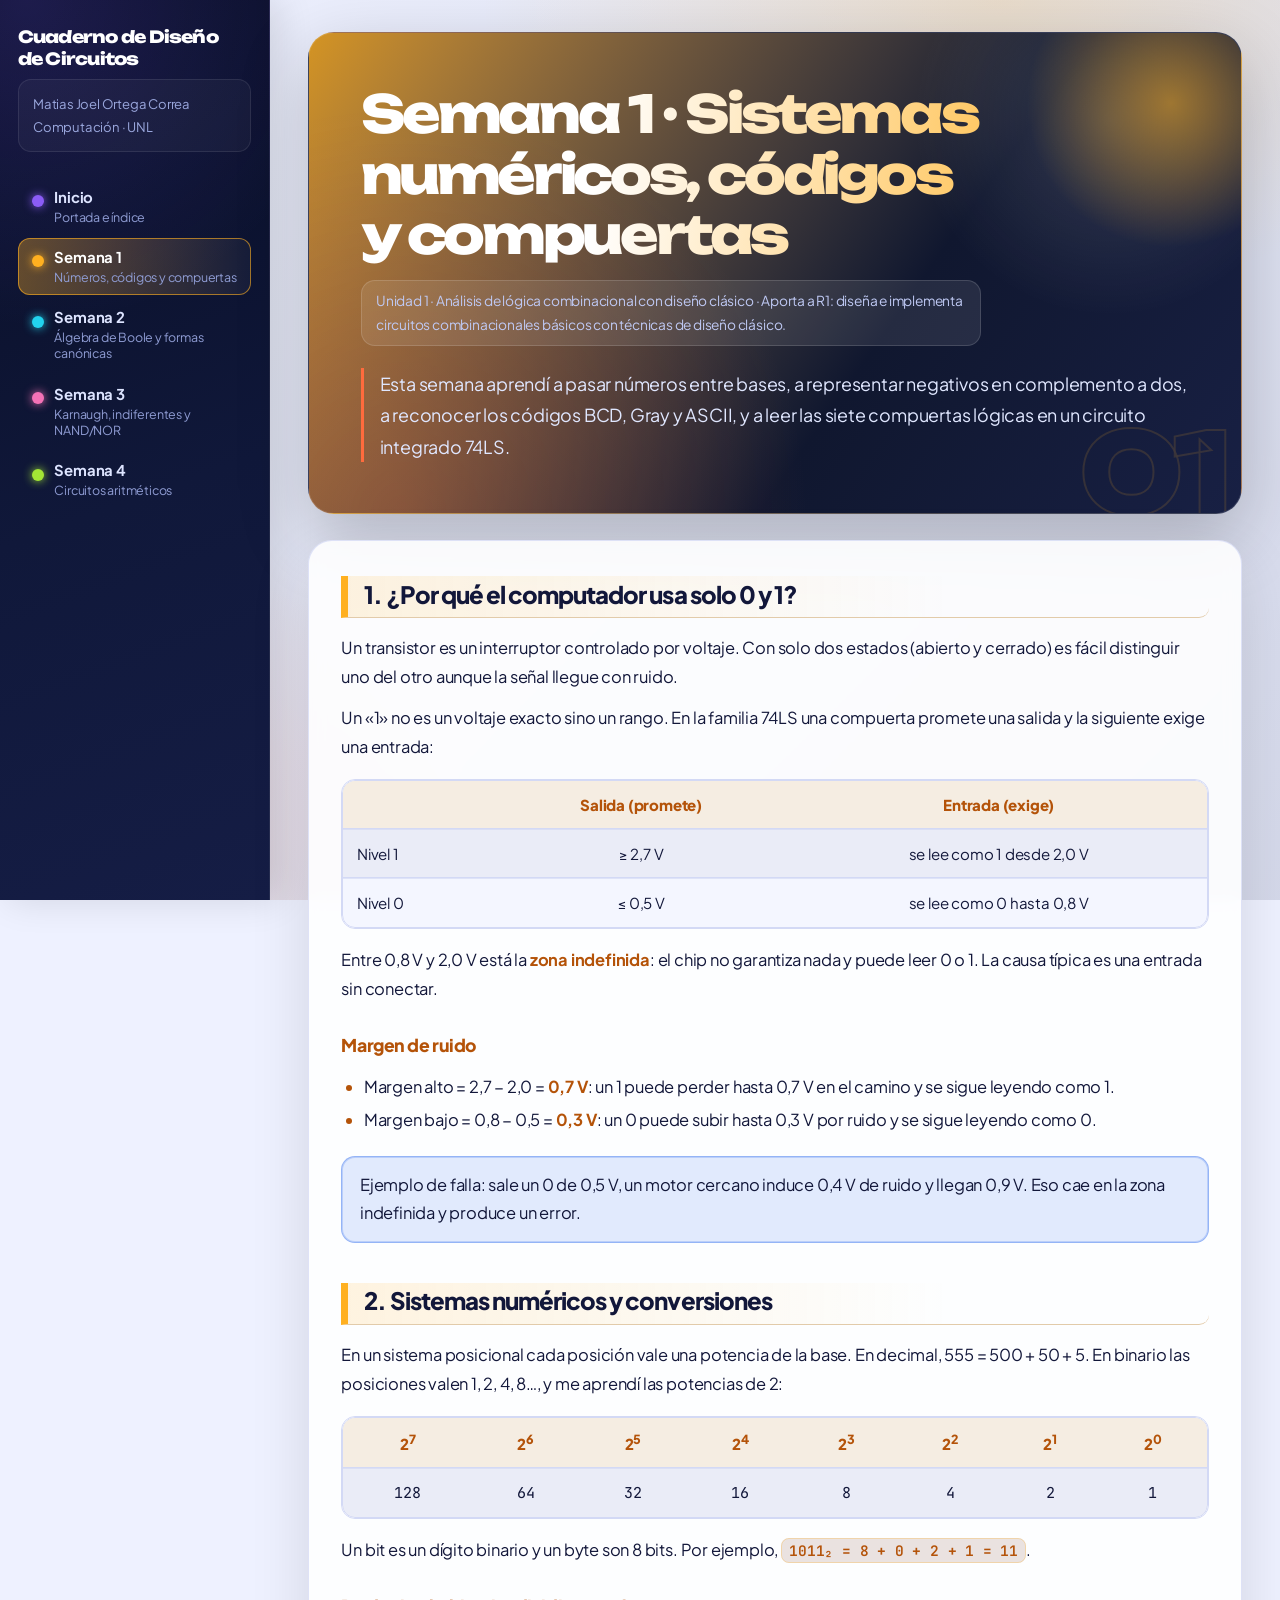
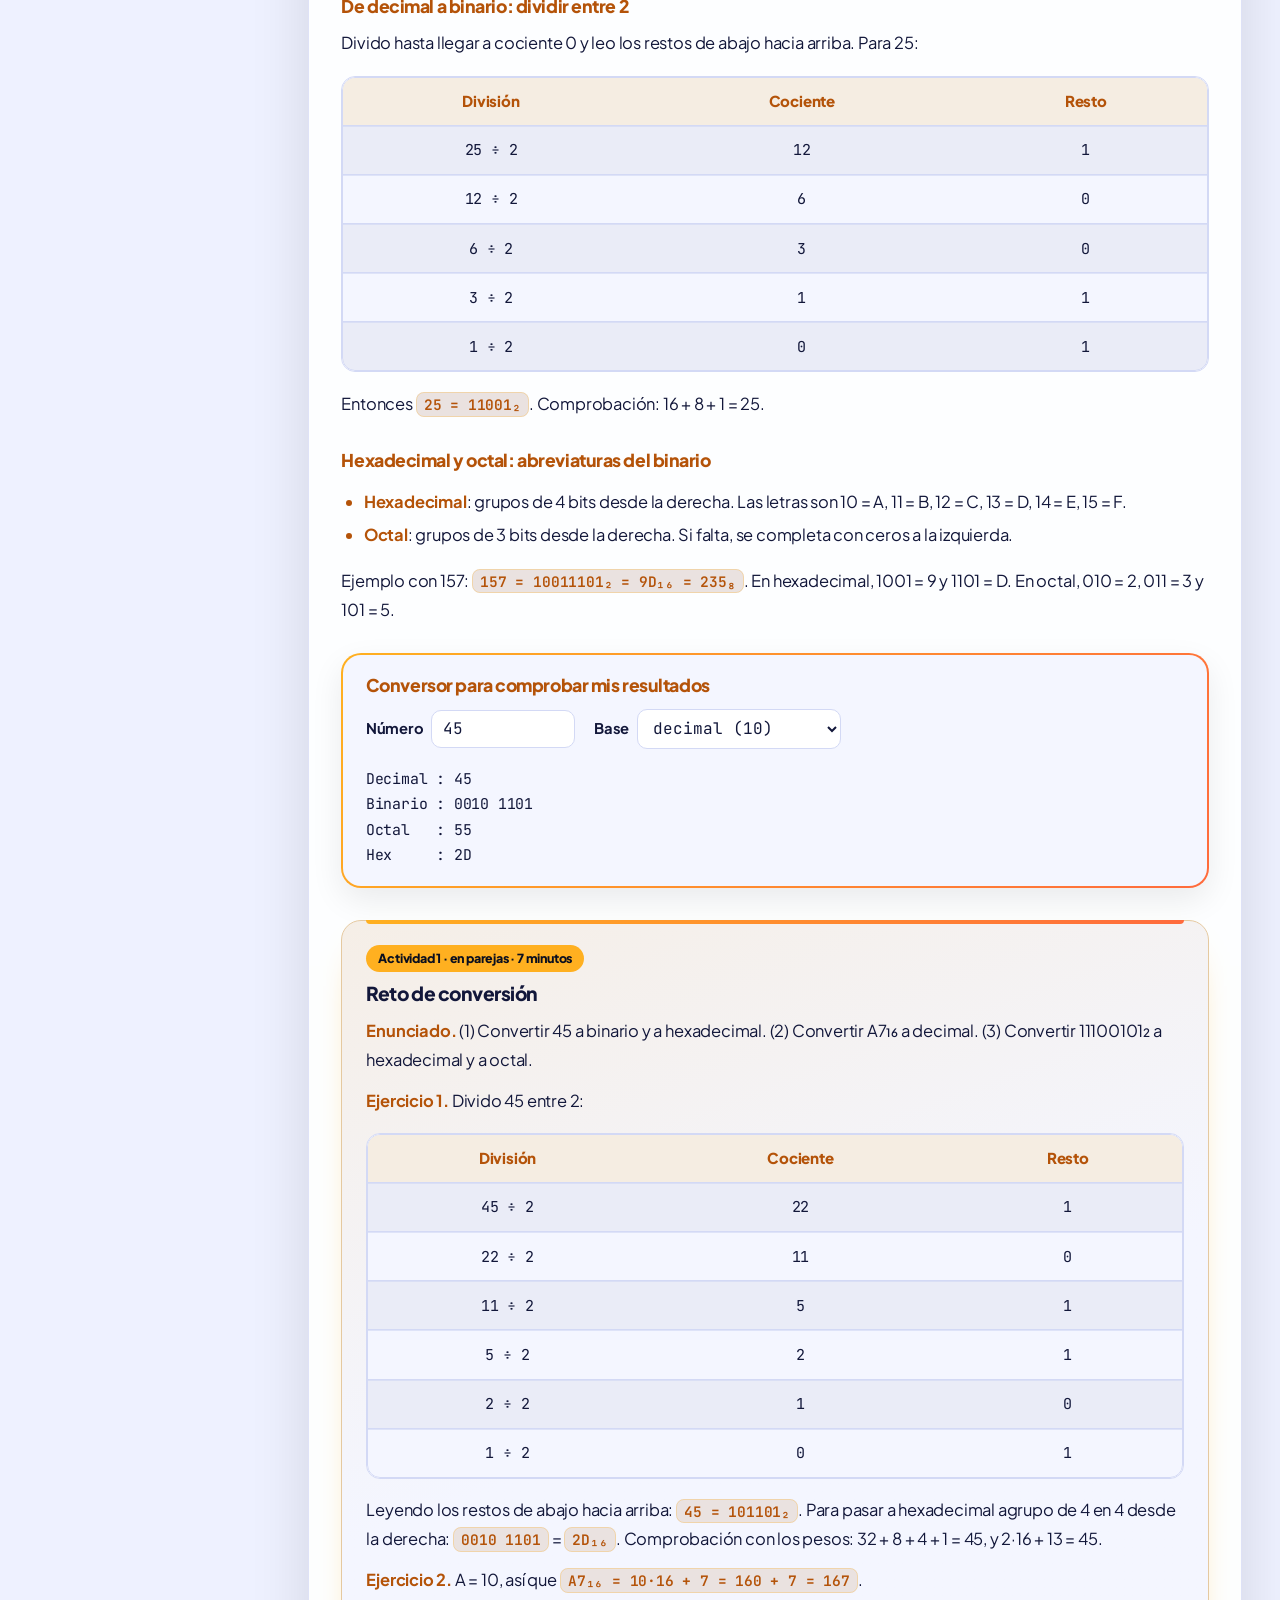
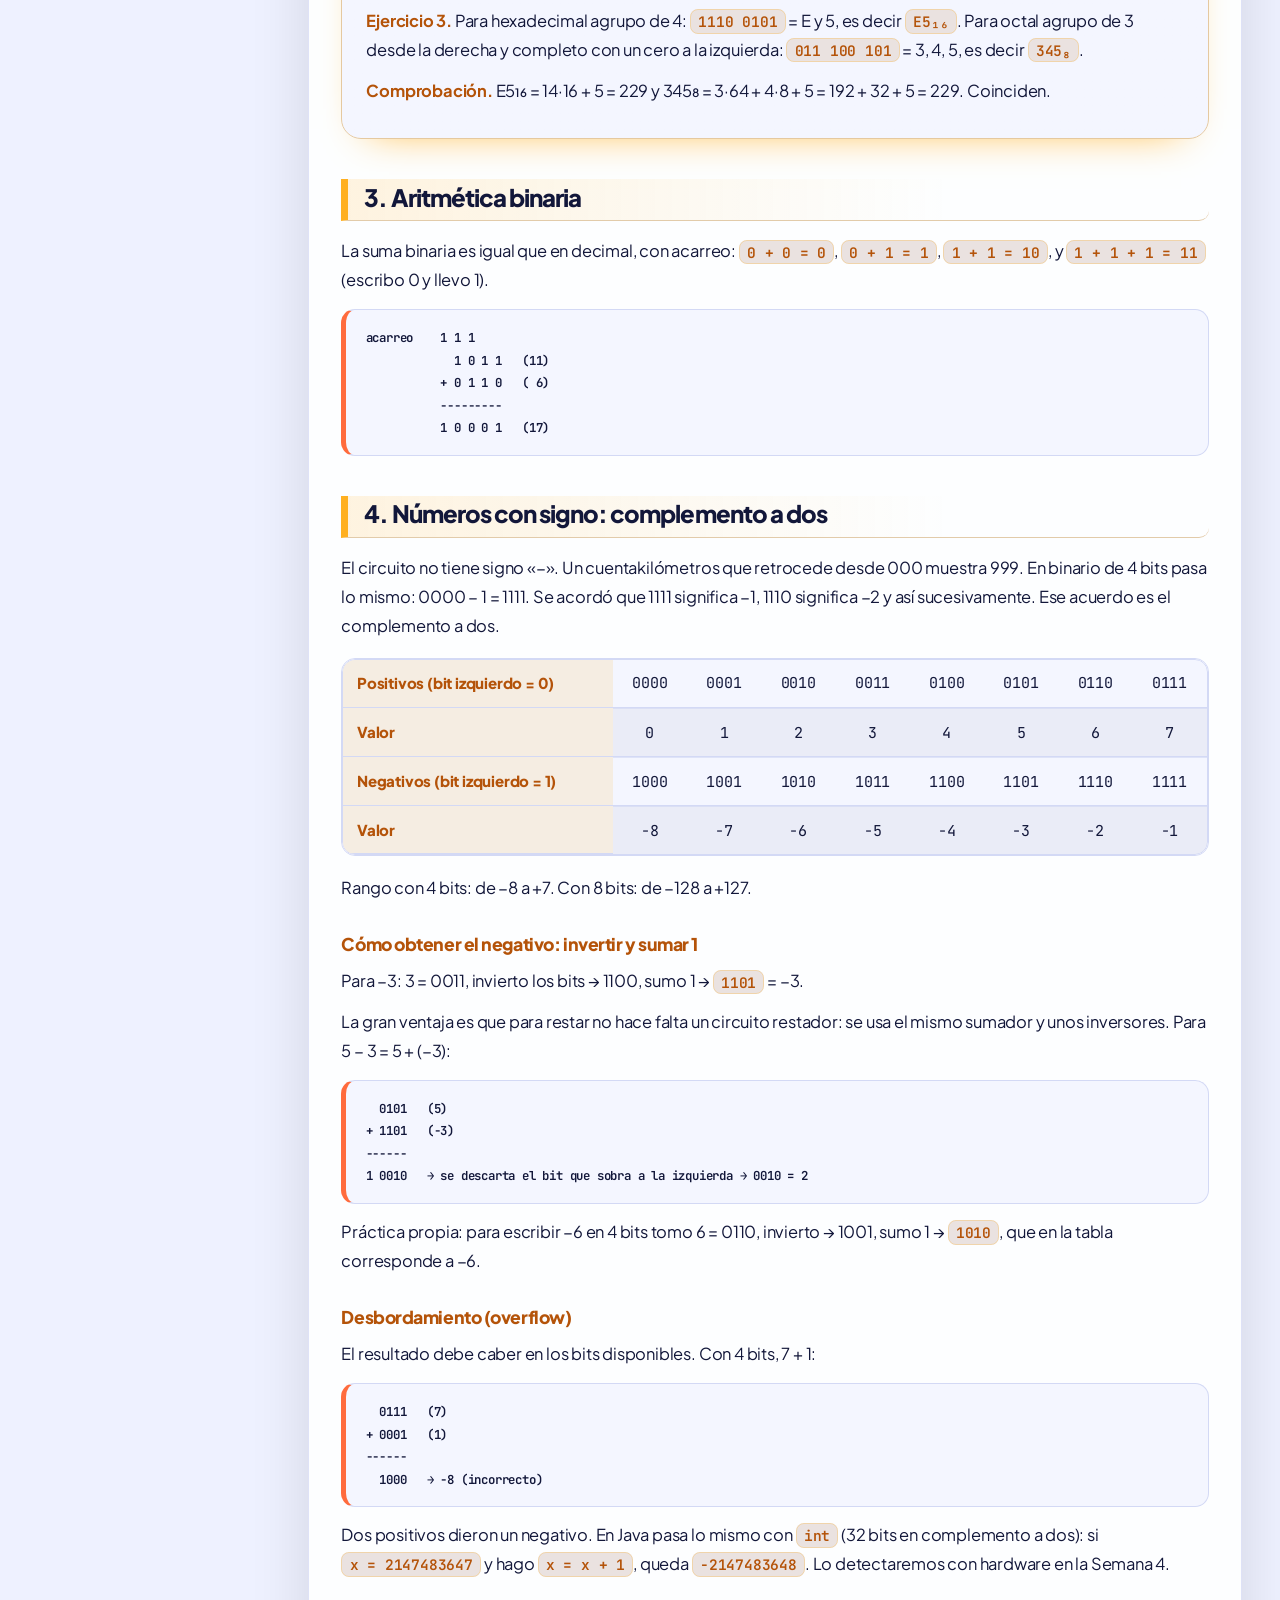
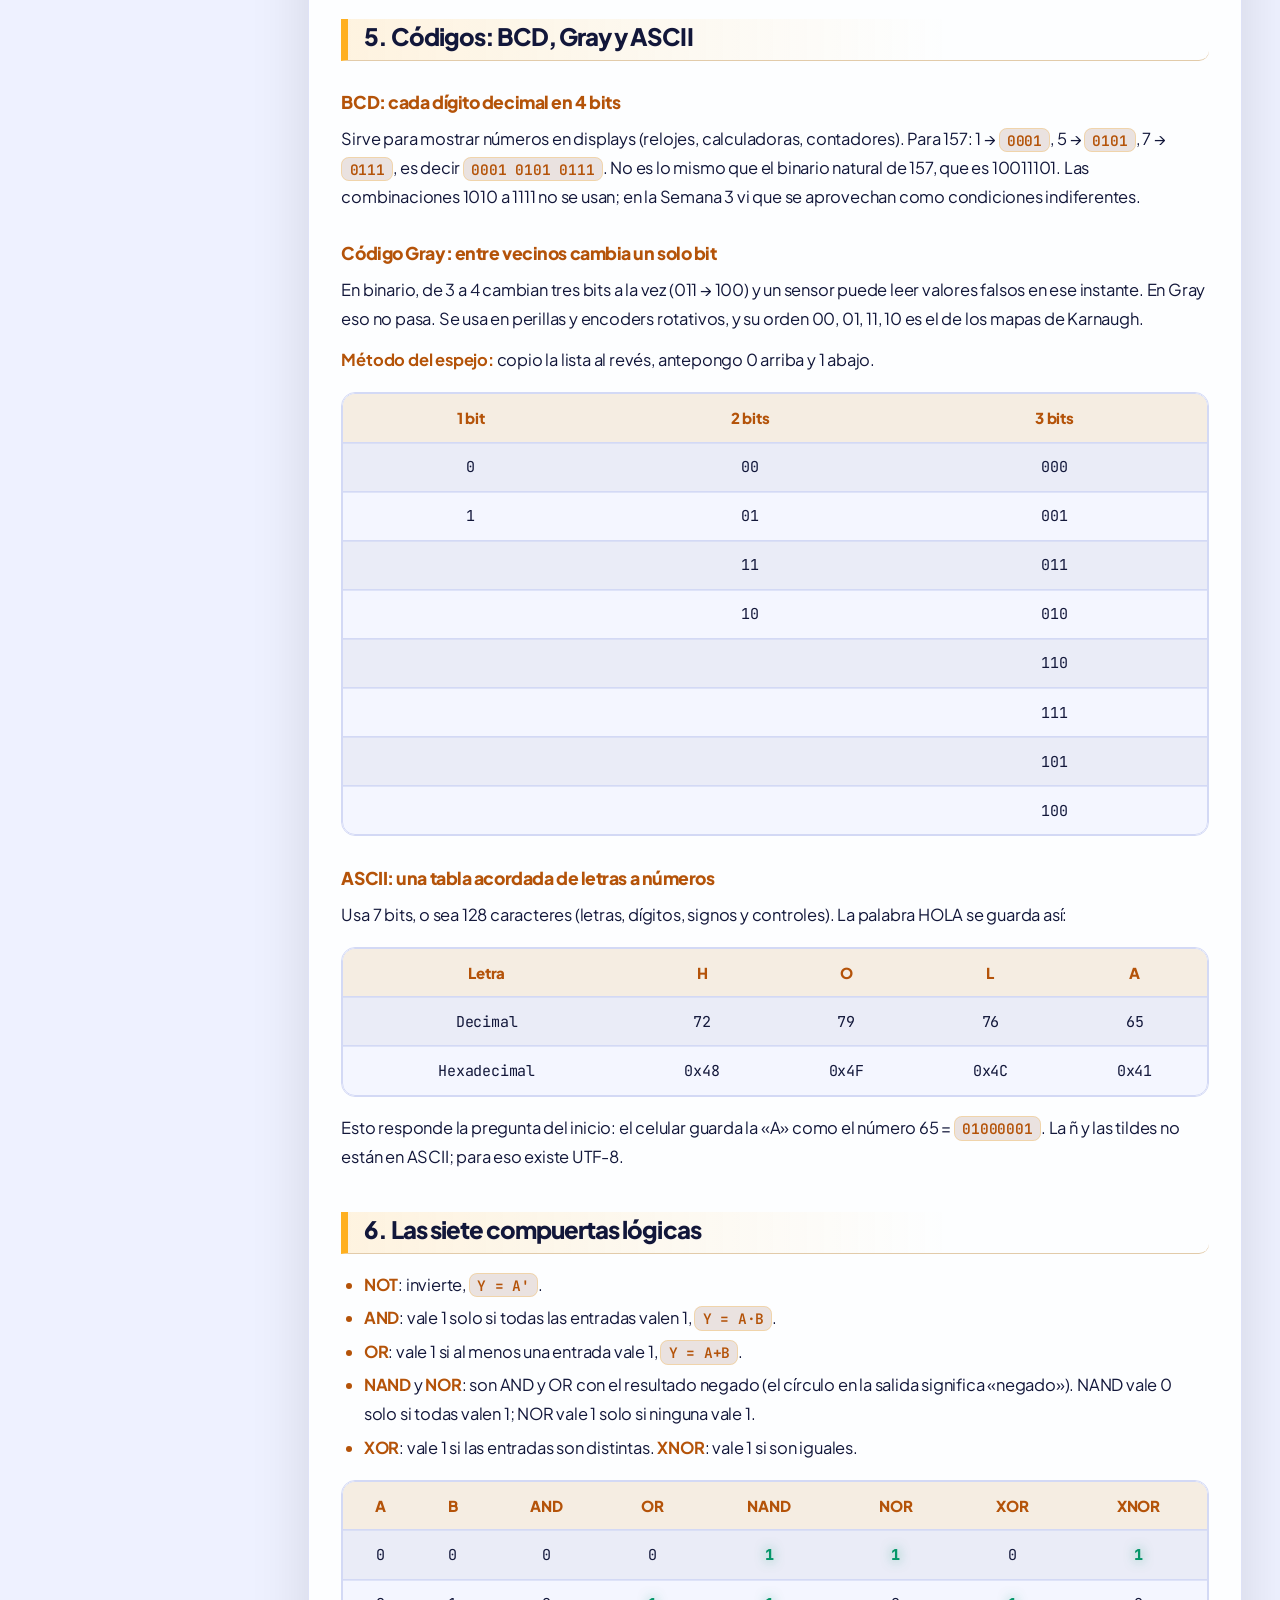
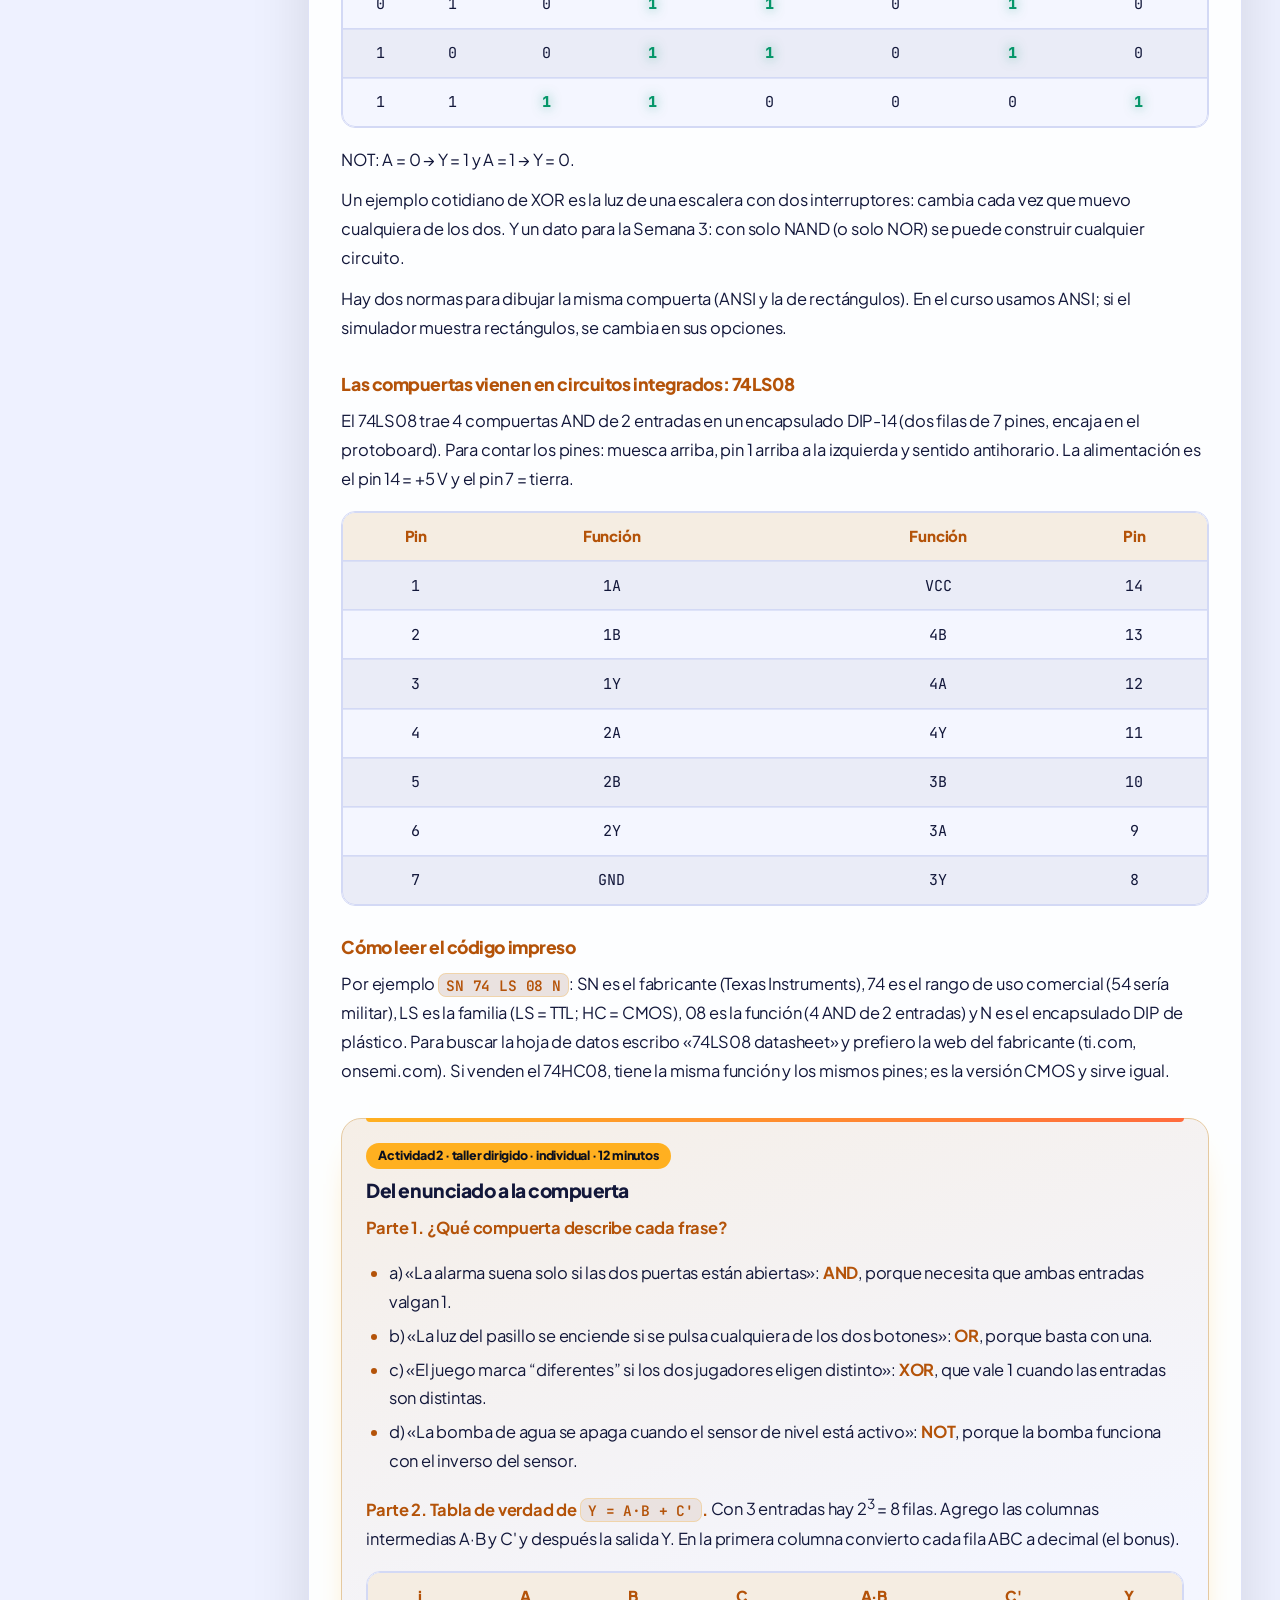
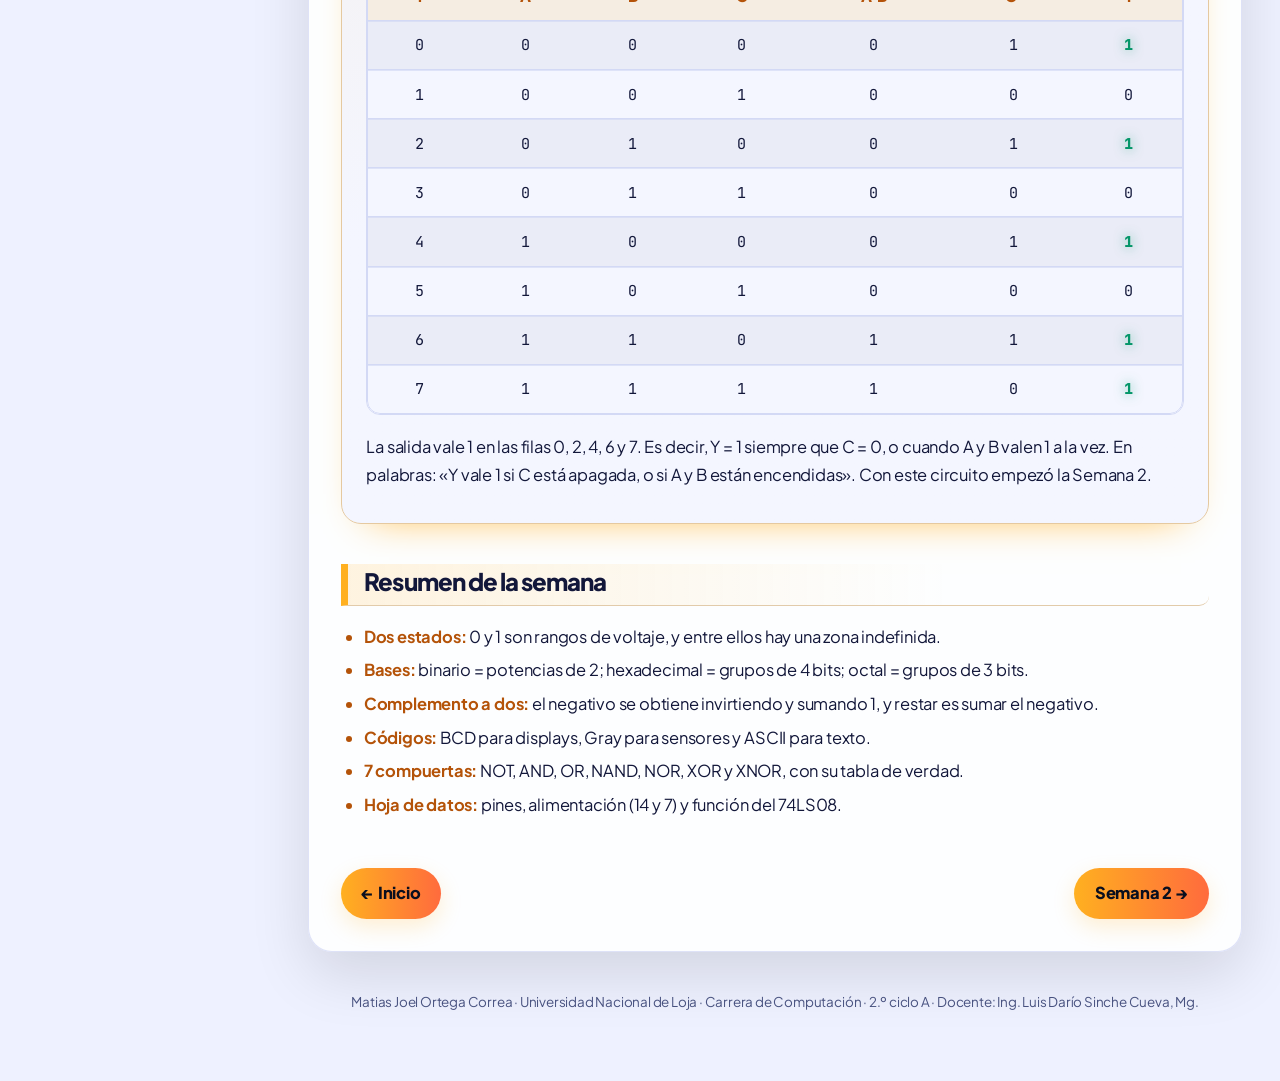
==== commit 0a4c2bd7: "Add files via upload" ====
--- a/semana-1.html
+++ b/semana-1.html
@@ -166,7 +166,7 @@
 <li><strong>7 compuertas:</strong> NOT, AND, OR, NAND, NOR, XOR y XNOR, con su tabla de verdad.</li>
 <li><strong>Hoja de datos:</strong> pines, alimentación (14 y 7) y función del 74LS08.</li>
 </ul>
-<p>Para la siguiente sesión: lectura del apartado de sistemas numéricos y códigos, Cuestionario 01 en el aula virtual, instalar Logisim-evolution y la práctica APE 01 (comprobación de compuertas en el simulador).</p>
+<p></p>
 <div class="pager"><a href="index.html">← Inicio</a><a href="semana-2.html">Semana 2 →</a></div></div>
 </main>
 <footer class="pie">Matias Joel Ortega Correa · Universidad Nacional de Loja · Carrera de Computación · 2.º ciclo A · Docente: Ing. Luis Darío Sinche Cueva, Mg.</footer>
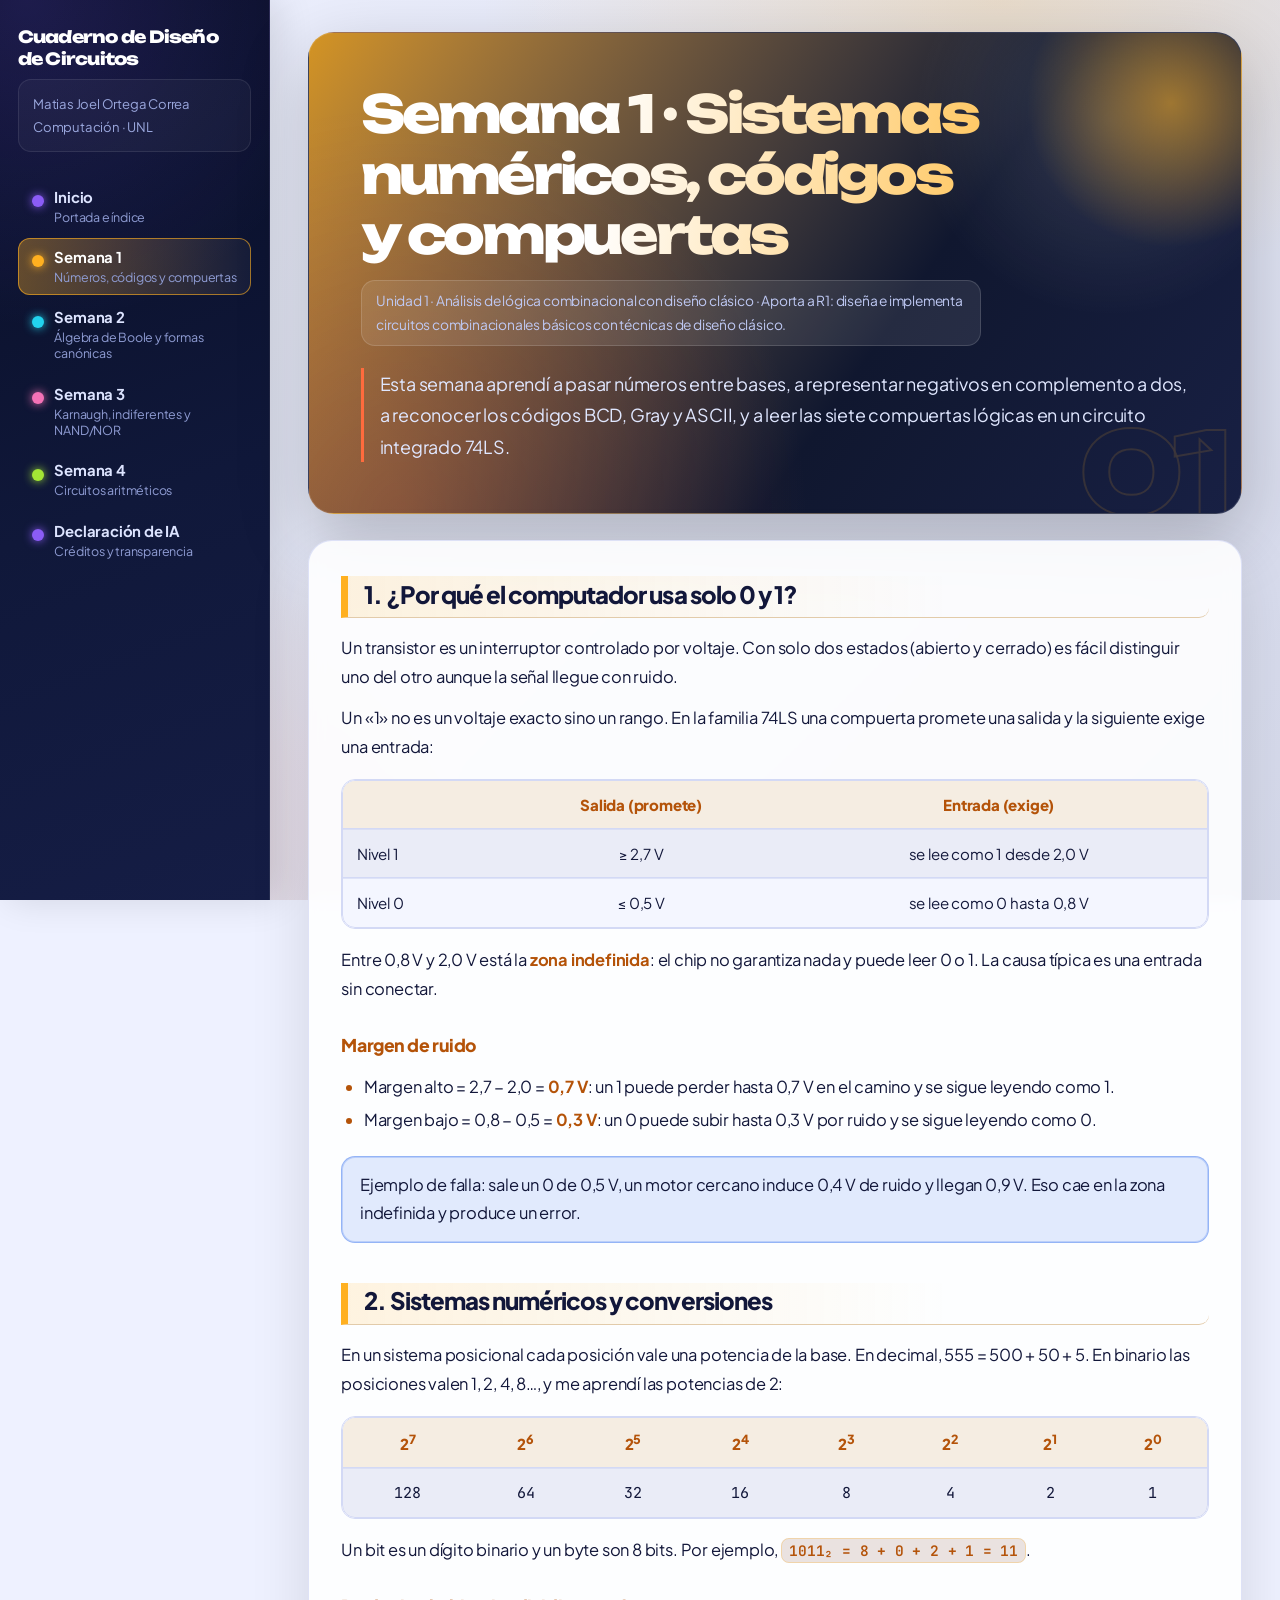
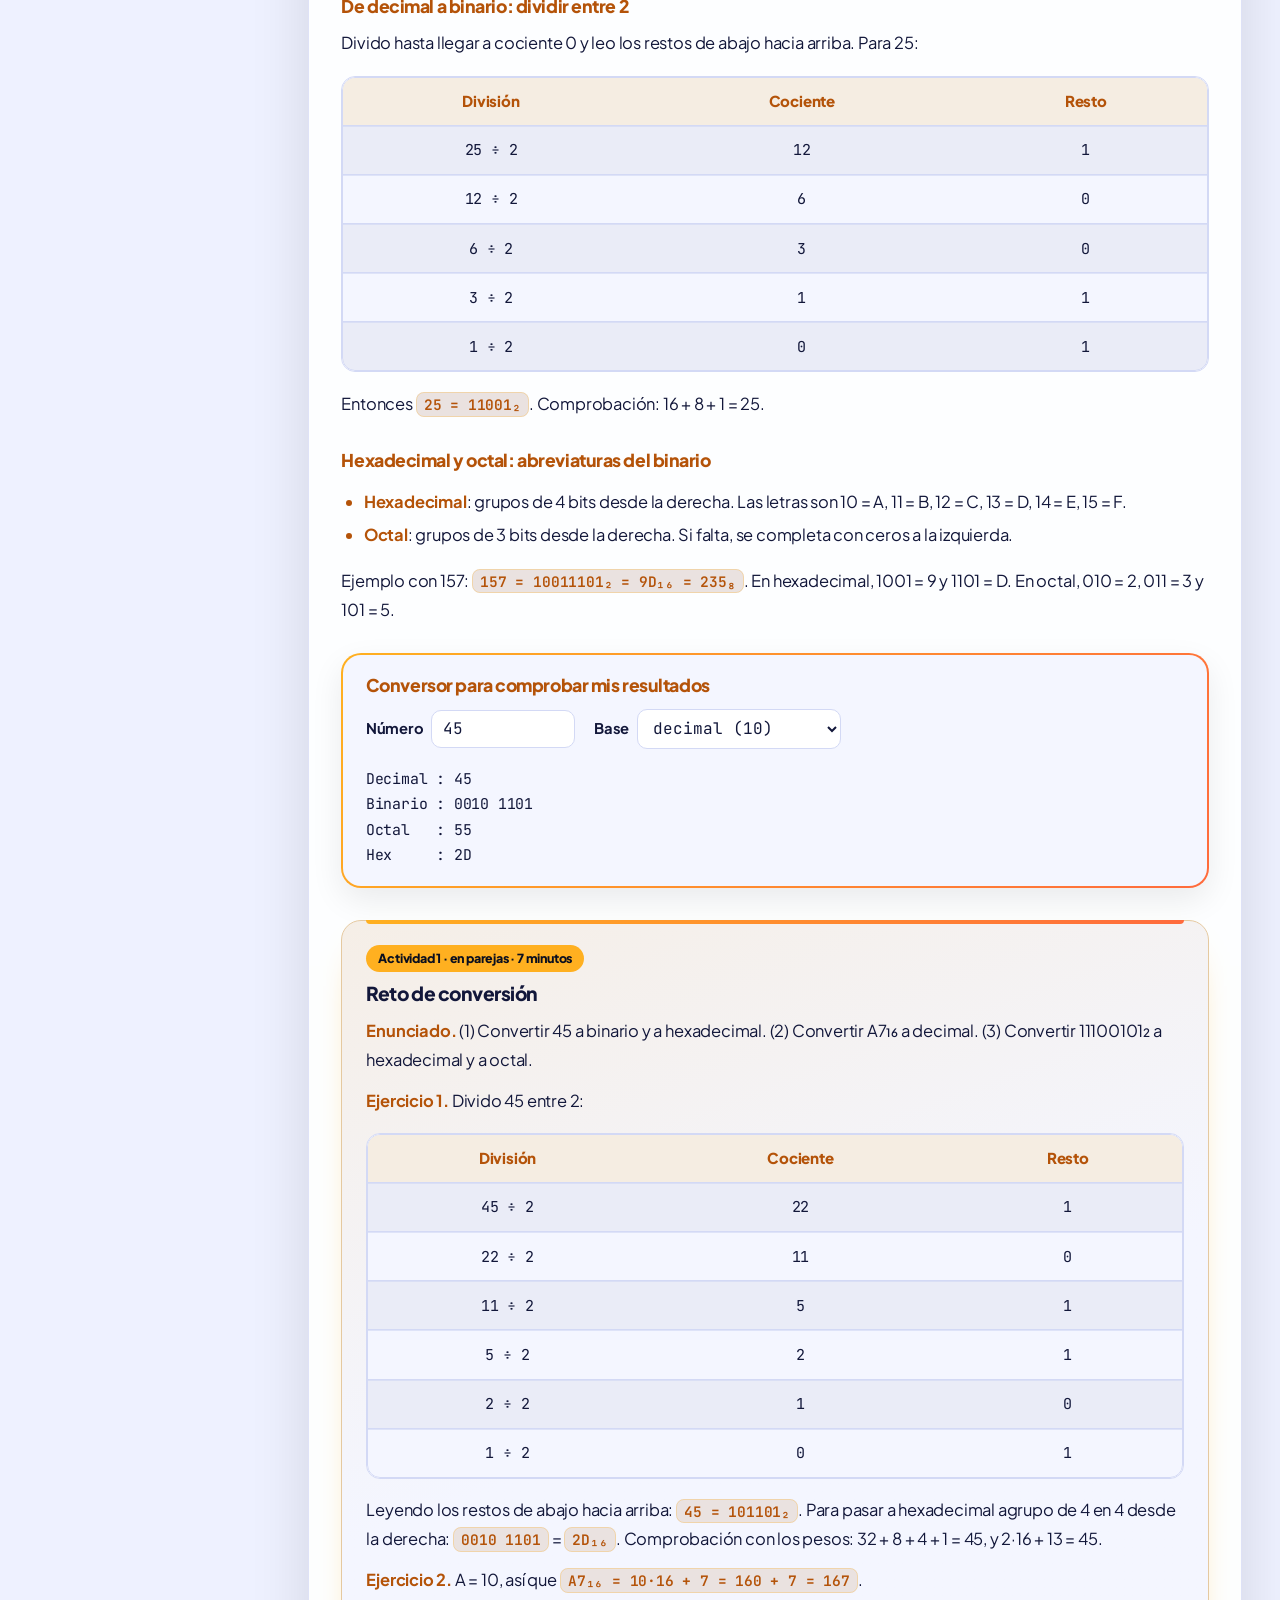
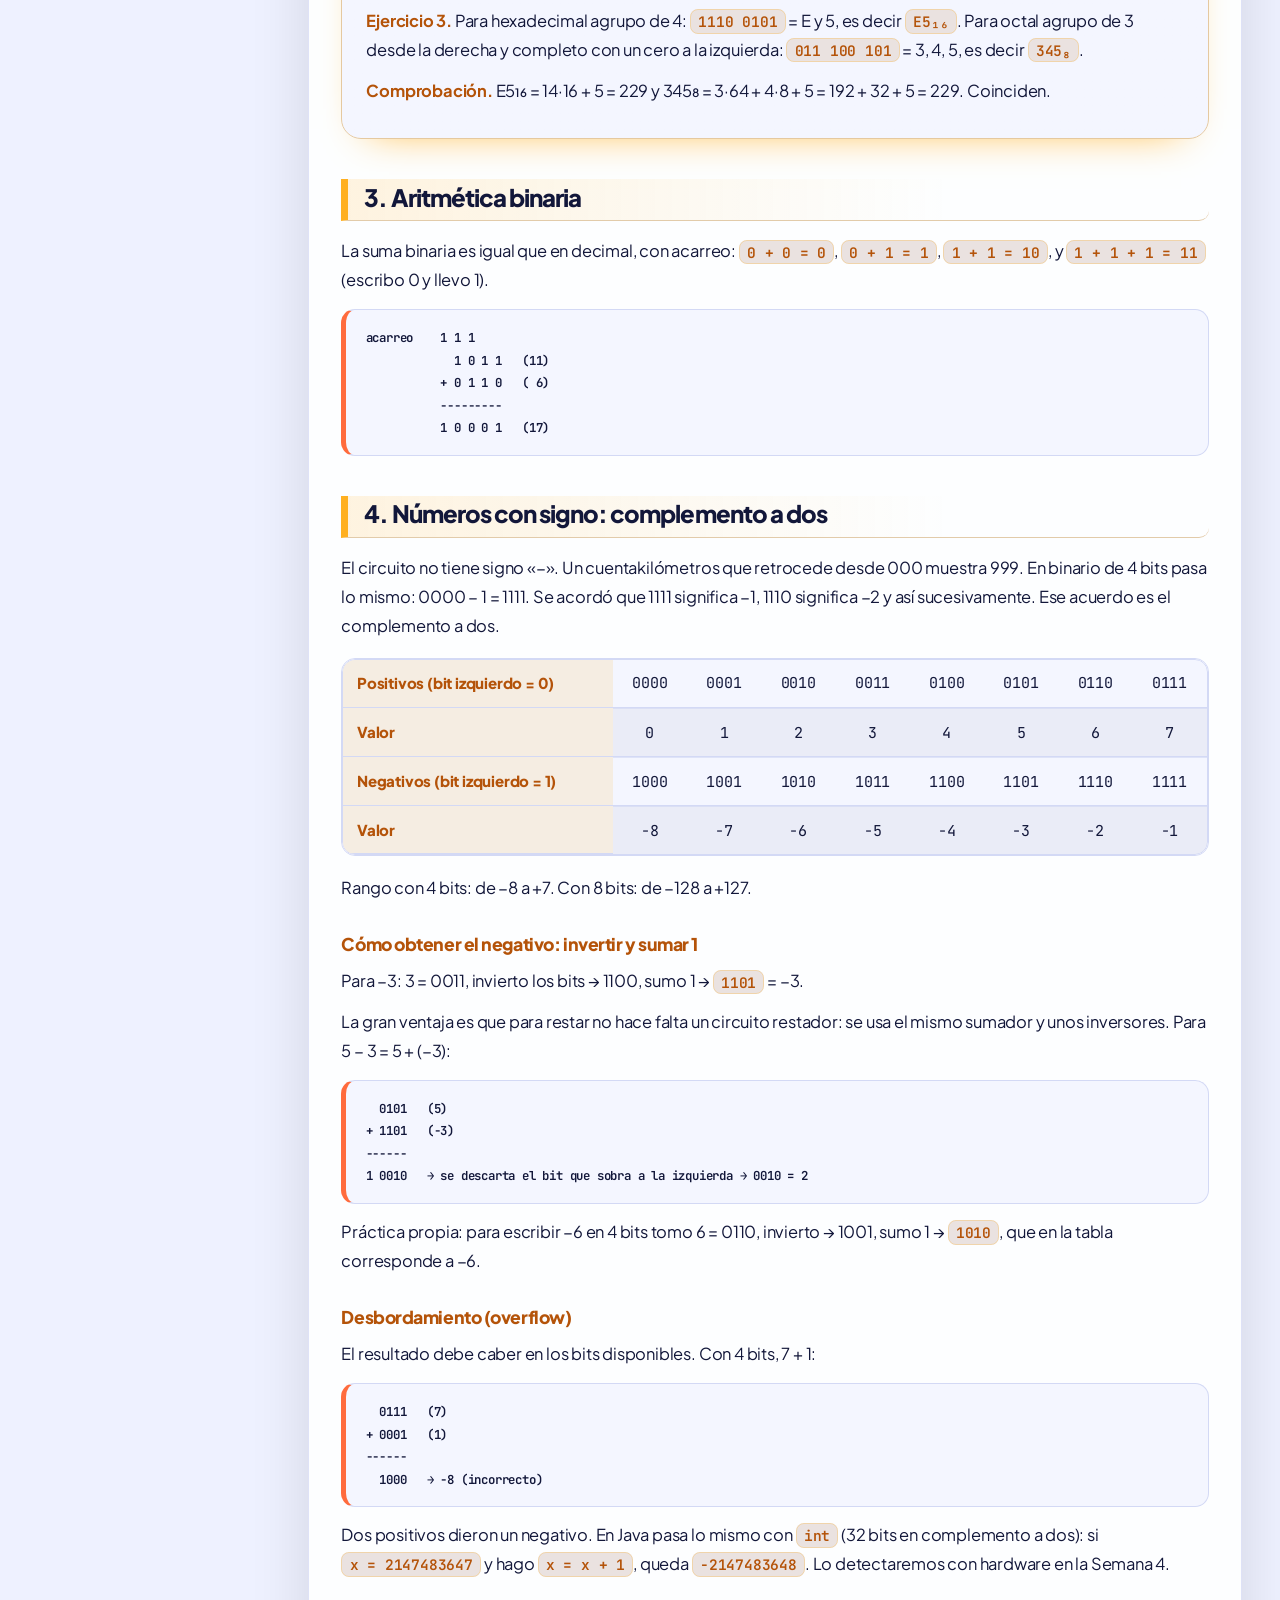
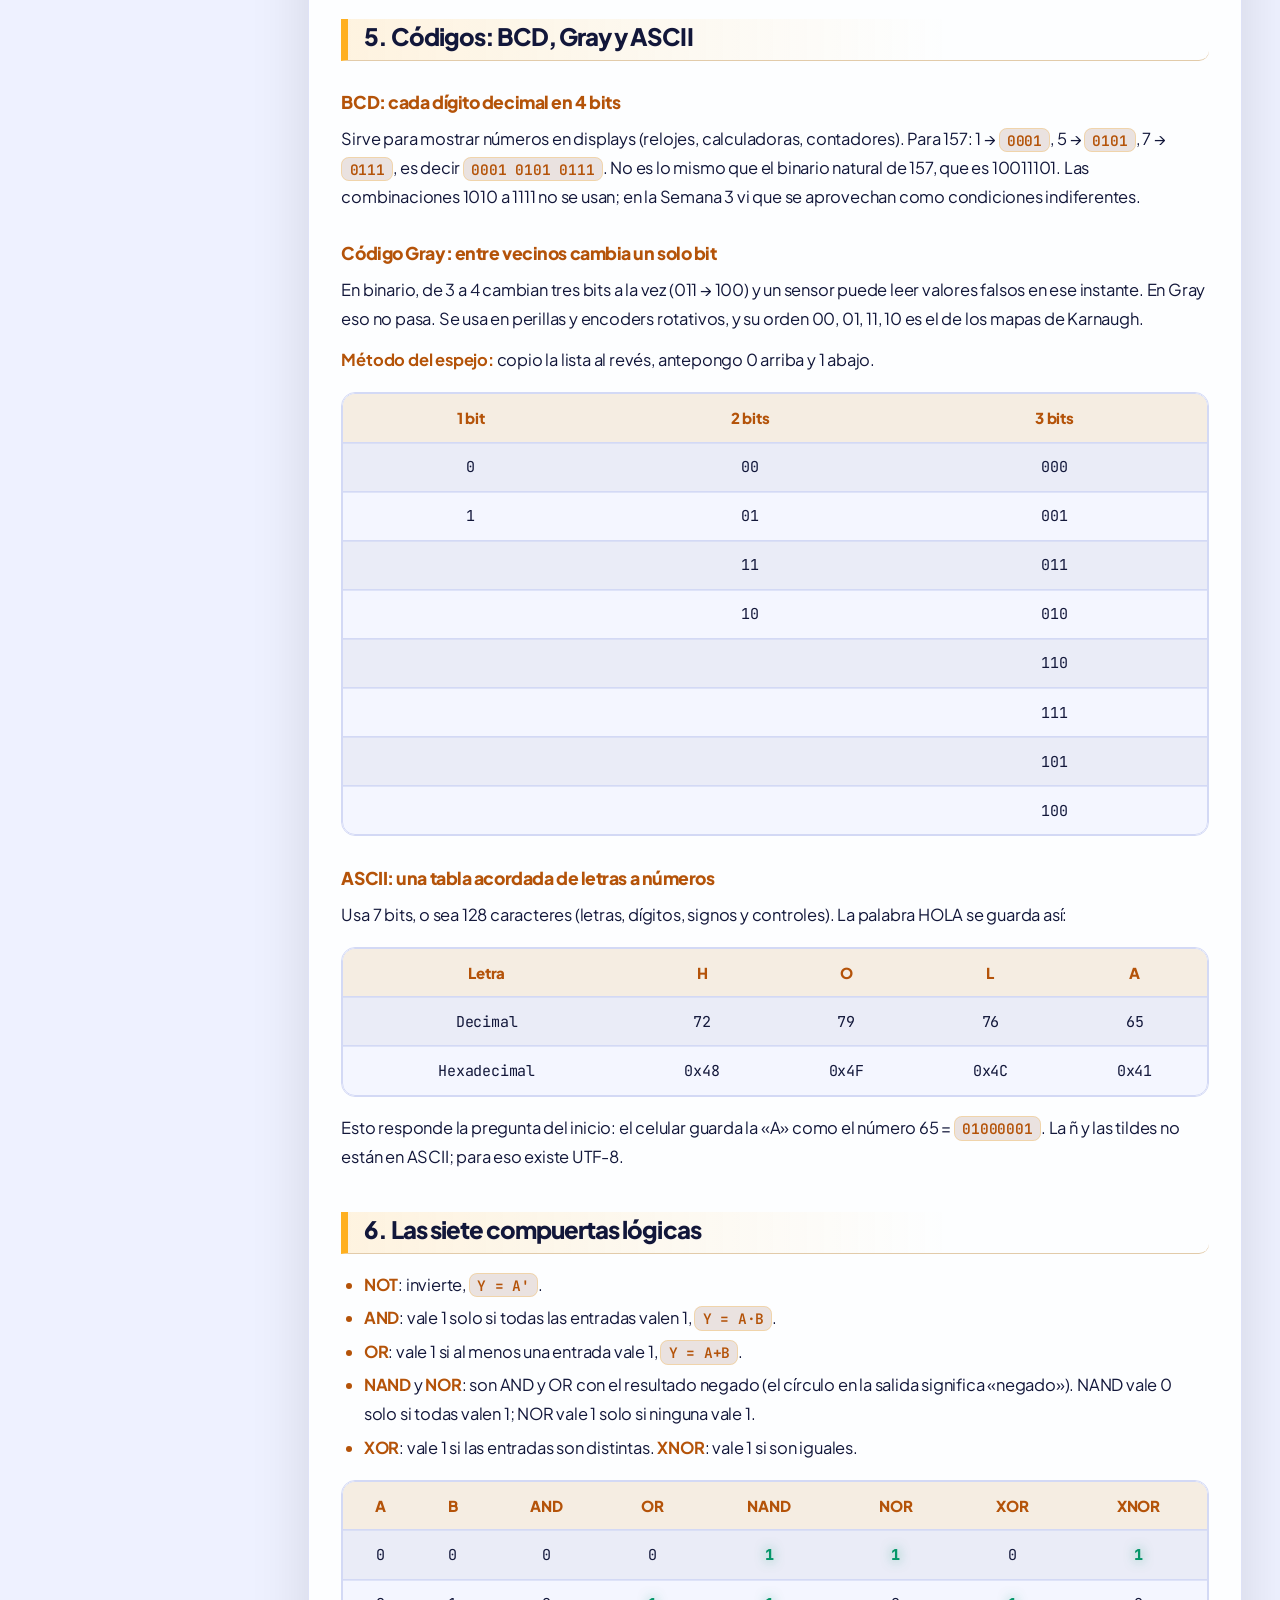
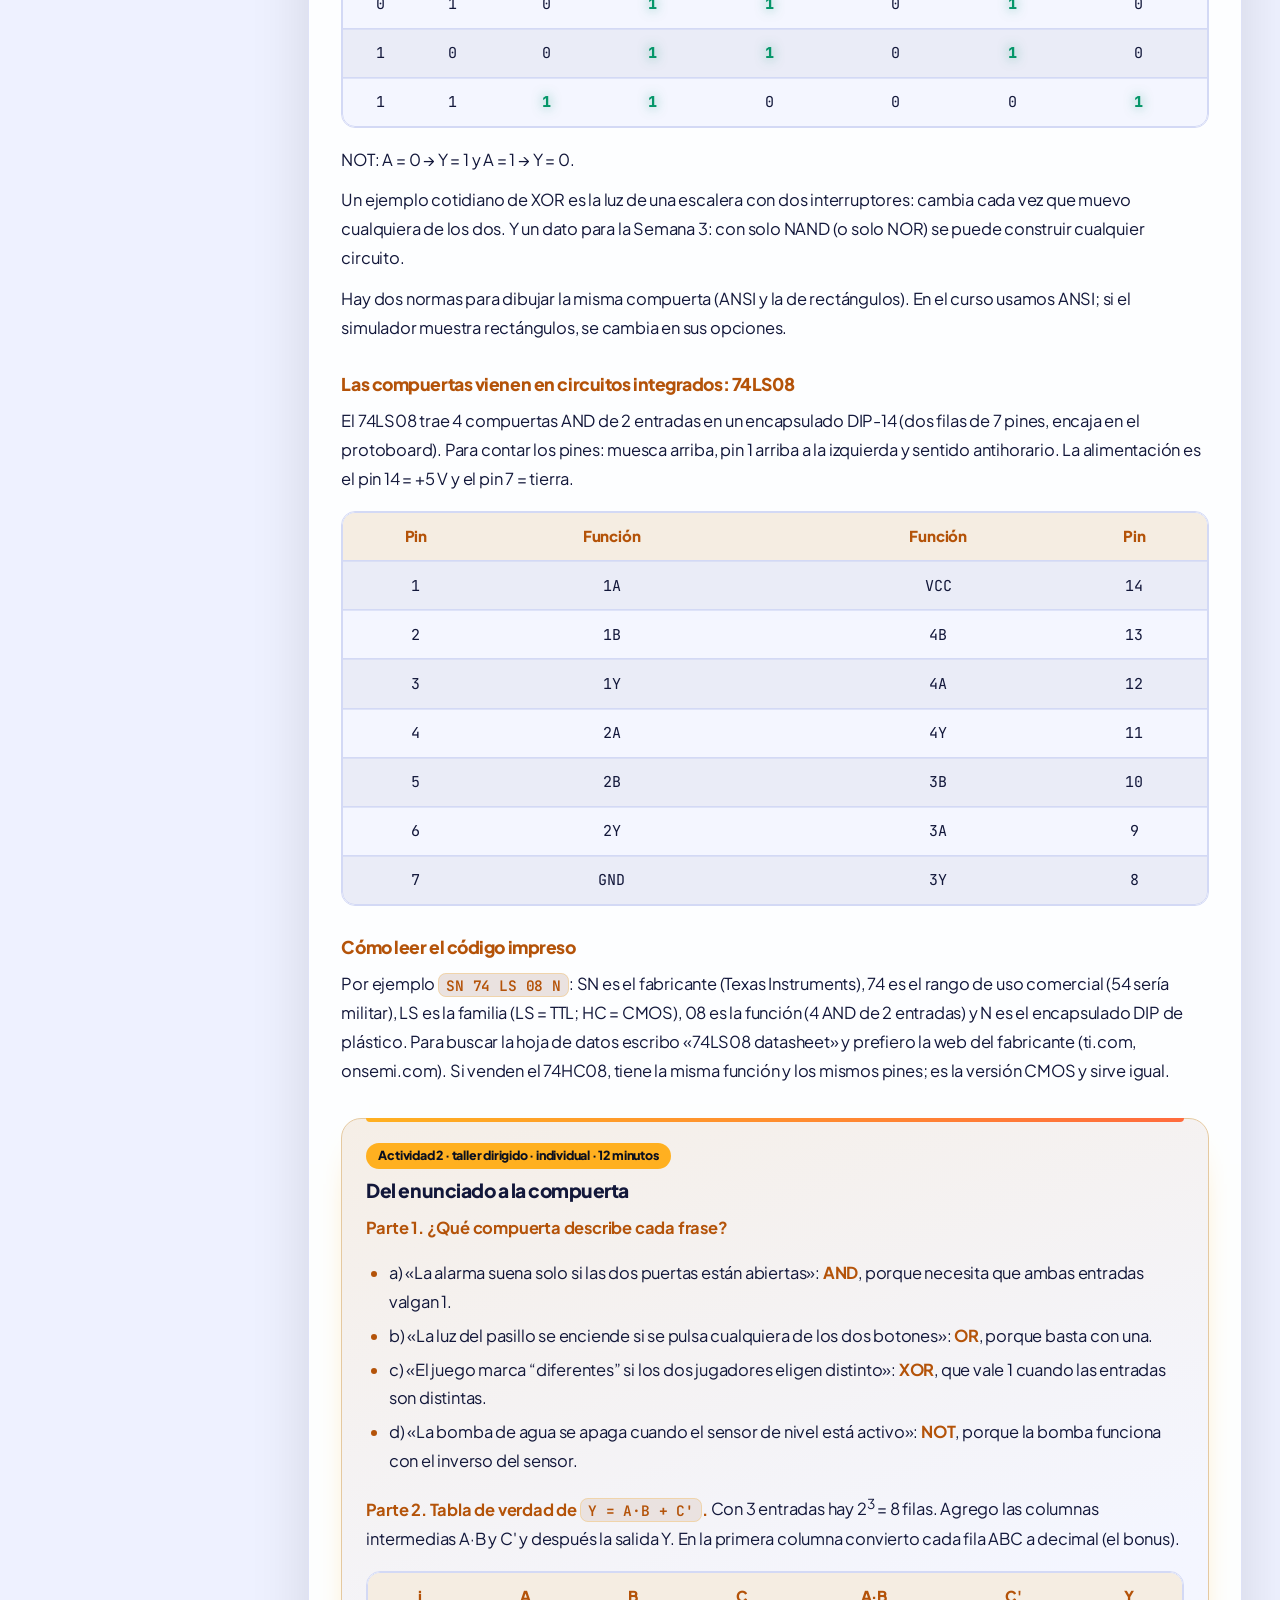
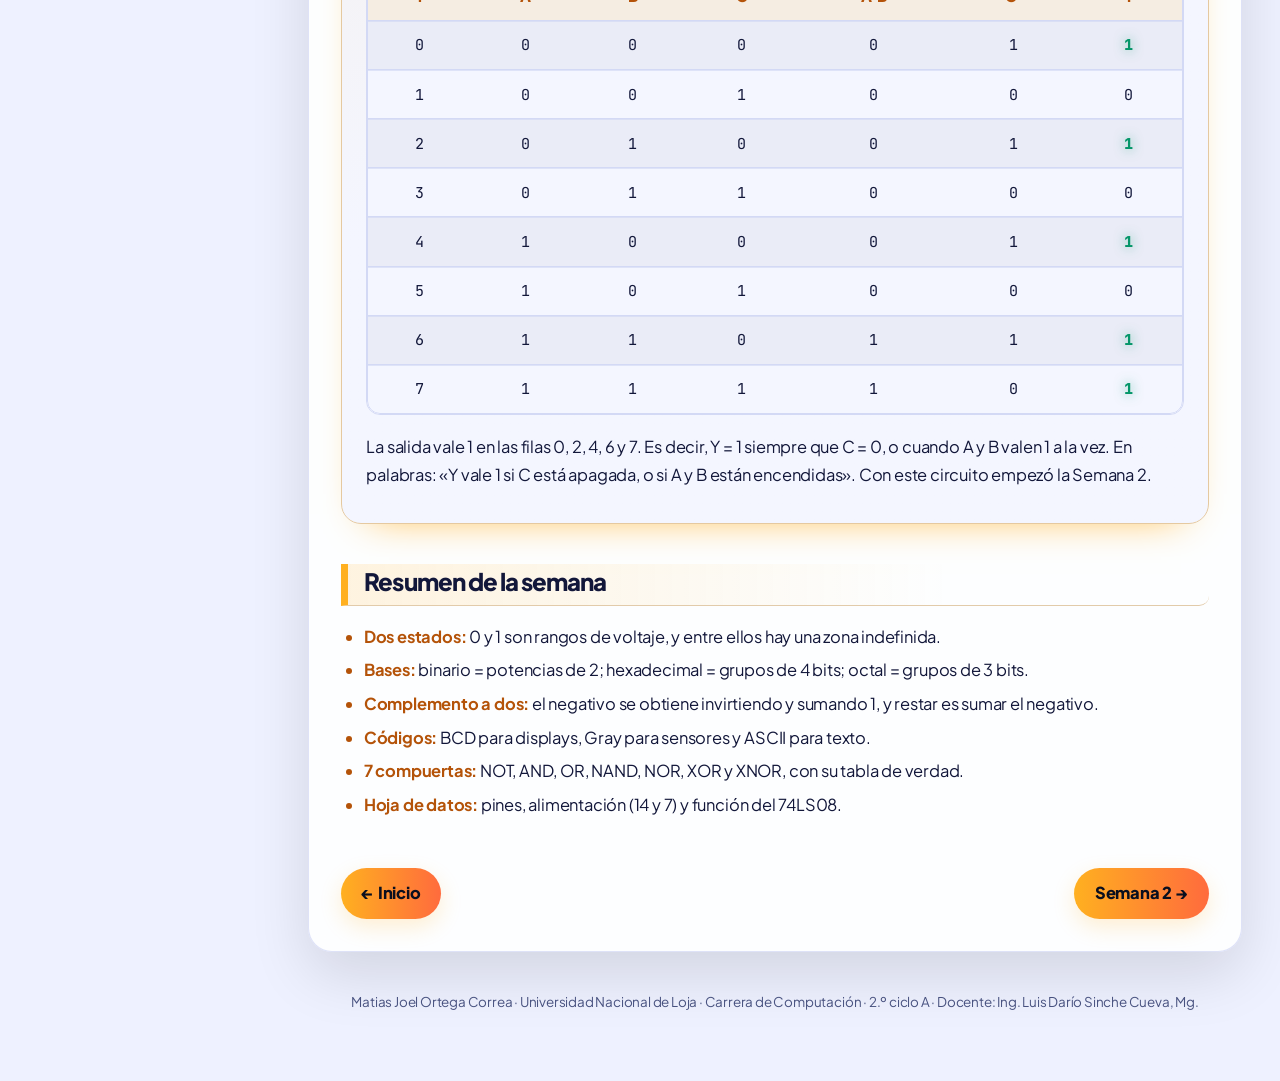
==== commit da81381c: "Add files via upload" ====
--- a/semana-1.html
+++ b/semana-1.html
@@ -15,7 +15,7 @@
 <aside class="side">
 <a class="brand" href="index.html">Cuaderno de Diseño de Circuitos</a>
 <p class="who">Matias Joel Ortega Correa<br>Computación · UNL</p>
-<nav aria-label="Semanas"><a href="index.html">Inicio<small>Portada e índice</small></a><a href="semana-1.html" aria-current="page">Semana 1<small>Números, códigos y compuertas</small></a><a href="semana-2.html">Semana 2<small>Álgebra de Boole y formas canónicas</small></a><a href="semana-3.html">Semana 3<small>Karnaugh, indiferentes y NAND/NOR</small></a><a href="semana-4.html">Semana 4<small>Circuitos aritméticos</small></a></nav>
+<nav aria-label="Semanas"><a href="index.html">Inicio<small>Portada e índice</small></a><a href="semana-1.html" aria-current="page">Semana 1<small>Números, códigos y compuertas</small></a><a href="semana-2.html">Semana 2<small>Álgebra de Boole y formas canónicas</small></a><a href="semana-3.html">Semana 3<small>Karnaugh, indiferentes y NAND/NOR</small></a><a href="semana-4.html">Semana 4<small>Circuitos aritméticos</small></a><a href="index.html#declaracion-ia">Declaración de IA<small>Créditos y transparencia</small></a></nav>
 </aside>
 <div class="main">
 <main class="sheet">
--- a/assets/style.css
+++ b/assets/style.css
@@ -321,3 +321,14 @@
   .content td,.content th{padding:.5rem .55rem}
   .pager a{padding:.6rem .85rem;font-size:.88rem}
 }
+
+
+/* Declaración de uso de IA */
+.declaracion-ia{
+  margin-top:2.2rem;padding:clamp(1.1rem,3vw,1.8rem);
+  border:1px solid color-mix(in srgb,var(--acc) 38%,var(--rule));
+  border-radius:18px;
+  background:linear-gradient(135deg,color-mix(in srgb,var(--acc) 9%,var(--panel)),var(--panel2));
+}
+.declaracion-ia h2{margin-top:0!important}
+.declaracion-ia p{max-width:75ch}
